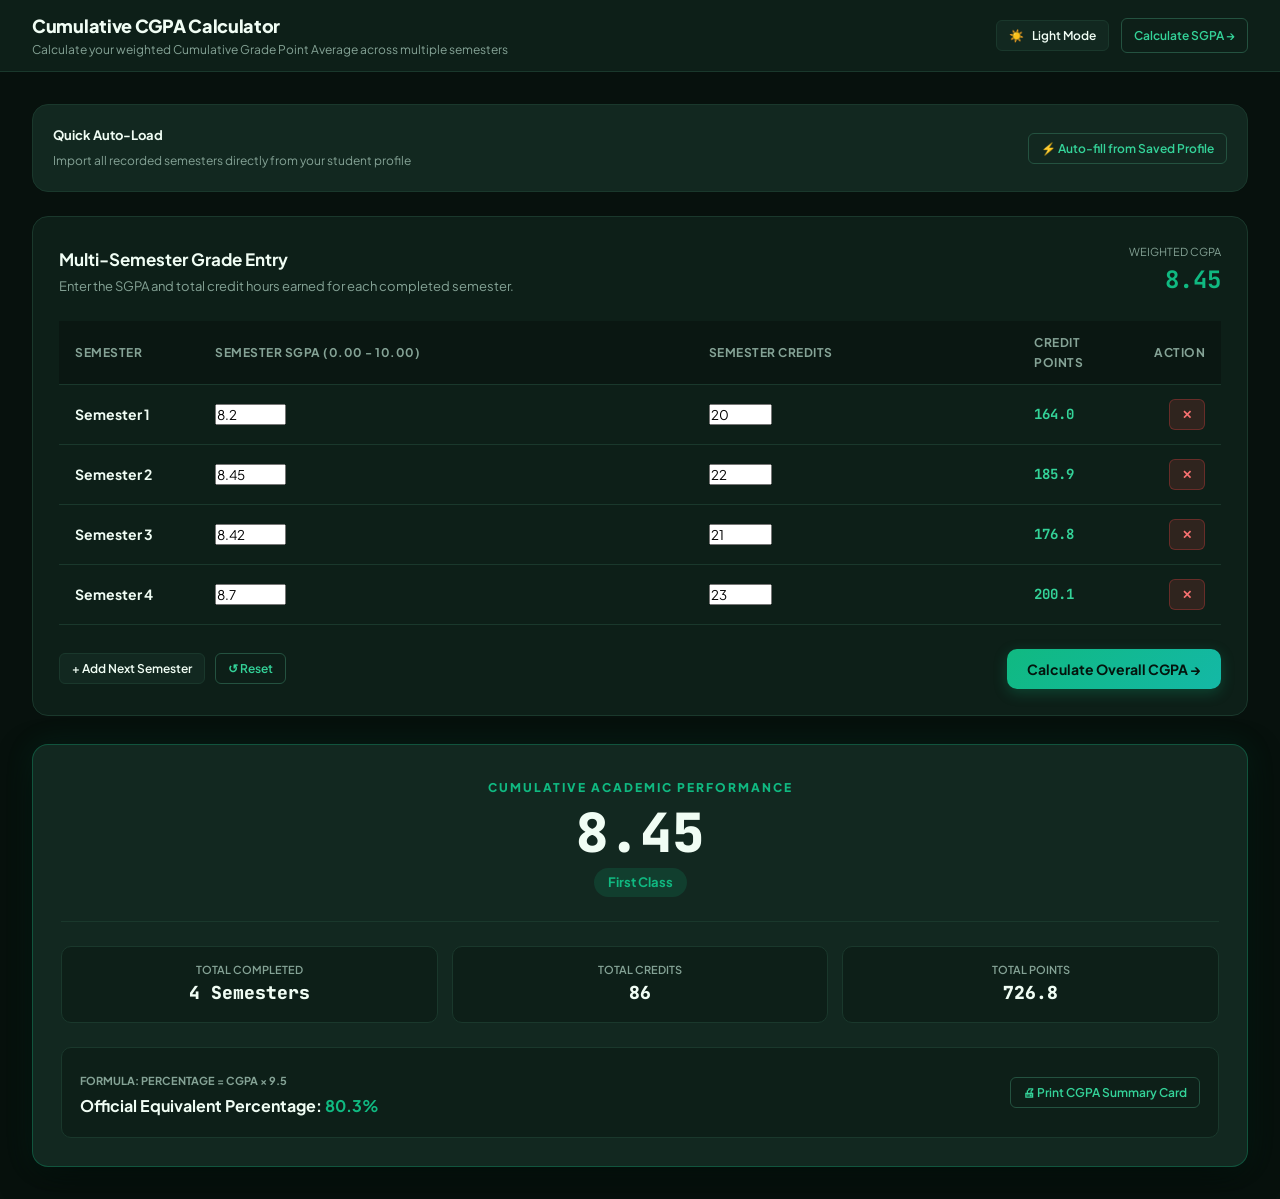
==== cgpa.html @ 3e582099 "Initial commit" ====
<!DOCTYPE html>
<html lang="en">
<head>
    <meta charset="UTF-8">
    <meta name="viewport" content="width=device-width, initial-scale=1.0">
    <title>CGPA Calculator — PolyCGPA Student Portal</title>
    <link rel="stylesheet" href="css/style.css">
    <link rel="stylesheet" href="css/dashboard.css">
</head>
<body>

    <div class="portal-layout">
        <!-- Sidebar Backdrop -->
        <div class="sidebar-backdrop" id="sidebarBackdrop"></div>
        <!-- Main Viewport -->
        <div class="portal-main">
            <!-- Topbar -->
            <header class="portal-topbar">
                <div class="topbar-left">
                    <button class="mobile-toggle-btn" id="sidebarToggleBtn" aria-label="Toggle menu">
                        ☰
                    </button>
                    <div class="topbar-title">
                        <h2>Cumulative CGPA Calculator</h2>
                        <p>Calculate your weighted Cumulative Grade Point Average across multiple semesters</p>
                    </div>
                </div>

                <div class="topbar-actions">
                    <button class="btn btn-secondary btn-sm theme-toggle-btn">
                        <span>☀️</span> Theme
                    </button>
                    <a href="sgpa.html" class="btn btn-outline btn-sm">
                        Calculate SGPA →
                    </a>
                </div>
            </header>

            <!-- Printable Header -->
            <div class="print-header">
                <h2>CUMULATIVE GRADE POINT AVERAGE (CGPA) REPORT</h2>
                <p>Polytechnic Diploma Official Academic Summary</p>
            </div>

            <!-- Main Content -->
            <main class="portal-content">

                <!-- Actions Top Pill -->
                <div class="selection-bar no-print" style="grid-template-columns: 1fr auto; align-items: center;">
                    <div>
                        <span style="font-size: 13px; font-weight: 700; color: var(--text-main); display: block;">Quick Auto-Load</span>
                        <span style="font-size: 12px; color: var(--text-muted);">Import all recorded semesters directly from your student profile</span>
                    </div>
                    <button type="button" class="btn btn-outline btn-sm" id="autoFillHistoryBtn">
                        ⚡ Auto-fill from Saved Profile
                    </button>
                </div>

                <!-- CGPA Form Card -->
                <form id="cgpaForm">
                    <div class="content-card">
                        <div class="card-header-flex">
                            <div>
                                <h3 class="card-title">Multi-Semester Grade Entry</h3>
                                <p class="card-subtitle">Enter the SGPA and total credit hours earned for each completed semester.</p>
                            </div>

                            <div style="text-align: right;">
                                <span style="font-size: 11px; color: var(--text-muted); display: block;">WEIGHTED CGPA</span>
                                <strong style="font-size: 24px; font-family: var(--font-mono); color: var(--accent-emerald);" id="cgpaLiveScore">8.44</strong>
                            </div>
                        </div>

                        <!-- Semesters Table -->
                        <div class="table-responsive calc-table-wrap">
                            <table class="data-table">
                                <thead>
                                    <tr>
                                        <th style="width: 140px;">Semester</th>
                                        <th>Semester SGPA (0.00 - 10.00)</th>
                                        <th>Semester Credits</th>
                                        <th style="width: 120px;">Credit Points</th>
                                        <th style="width: 60px; text-align: right;">Action</th>
                                    </tr>
                                </thead>
                                <tbody id="cgpaTbody">
                                    <!-- Populated dynamically by js/cgpa.js -->
                                </tbody>
                            </table>
                        </div>

                        <!-- Actions Bar -->
                        <div class="calc-actions-bar no-print">
                            <div style="display: flex; gap: 10px;">
                                <button type="button" class="btn btn-secondary btn-sm" id="addSemesterRowBtn">
                                    + Add Next Semester
                                </button>
                                <button type="button" class="btn btn-outline btn-sm" id="resetCgpaBtn">
                                    ↺ Reset
                                </button>
                            </div>

                            <button type="submit" class="btn btn-primary">
                                Calculate Overall CGPA →
                            </button>
                        </div>
                    </div>
                </form>

                <!-- CGPA RESULT CARD -->
                <div class="result-card-container" id="cgpaResultCard" style="margin-top: 28px;">
                    <div class="result-hero">
                        <small>CUMULATIVE ACADEMIC PERFORMANCE</small>
                        <div class="result-score" id="cgpaResultValue">8.44</div>
                        <div class="result-class" id="cgpaClassDivision">First Class with Distinction</div>
                    </div>

                    <div class="result-grid-summary">
                        <div class="result-stat-box">
                            <span>Total Completed</span>
                            <strong id="cgpaCompletedSems">4 Semesters</strong>
                        </div>
                        <div class="result-stat-box">
                            <span>Total Credits</span>
                            <strong id="cgpaTotalCredits">86</strong>
                        </div>
                        <div class="result-stat-box">
                            <span>Total Points</span>
                            <strong id="cgpaTotalPoints">725.8</strong>
                        </div>
                    </div>

                    <div style="background: var(--bg-surface); padding: 18px; border-radius: var(--radius-md); border: 1px solid var(--border-color); display: flex; justify-content: space-between; align-items: center; flex-wrap: wrap; gap: 12px;">
                        <div>
                            <span style="font-size: 11px; color: var(--text-muted); text-transform: uppercase; font-weight: 700;">Formula: Percentage = CGPA × 9.5</span>
                            <h4 style="font-size: 16px; margin-top: 2px;">Official Equivalent Percentage: <span style="color: var(--accent-emerald);" id="cgpaPercentage">80.2%</span></h4>
                        </div>
                        <button type="button" class="btn btn-outline btn-sm no-print" id="printCgpaBtn">
                            🖨 Print CGPA Summary Card
                        </button>
                    </div>
                </div>

            </main>
        </div>
    </div>

    <!-- Scripts -->
    <script src="data/departments.js"></script>
    <script src="data/grading.js"></script>
    <script src="data/subjects.js"></script>
    <script src="js/data.js"></script>
    <script src="js/calculator.js"></script>
    <script src="js/auth.js"></script>
    <script src="js/app.js"></script>
    <script src="js/cgpa.js"></script>
</body>
</html>
---- css/style.css ----
@import url('https://fonts.googleapis.com/css2?family=Plus+Jakarta+Sans:wght@400;500;600;700;800&family=JetBrains+Mono:wght@500;700&display=swap');

/* =============================================================
   DESIGN TOKENS & COLOR THEME
   Strict Emerald Polytechnic Palette:
   #07110D (Dark Canvas)
   #0D1F18 (Dark Surface & Sidebar)
   #10B981 (Primary Emerald Accent)
   #14B8A6 (Secondary Teal Accent)
   #F0FDF4 (Light Mint Text & Highlights)
============================================================= */

:root {
    --bg-dark: #07110D;
    --bg-surface: #0D1F18;
    --bg-card: #122820;
    --bg-card-hover: #163329;
    --bg-input: #0a1712;
    
    --accent-emerald: #10B981;
    --accent-emerald-light: #34D399;
    --accent-emerald-glow: rgba(16, 185, 129, 0.25);
    --accent-teal: #14B8A6;
    --accent-teal-glow: rgba(20, 184, 166, 0.2);
    
    --text-main: #F0FDF4;
    --text-muted: #85A396;
    --text-dim: #4D6B5E;
    
    --border-color: #1A382C;
    --border-highlight: #245240;
    
    --success: #10B981;
    --warning: #F59E0B;
    --danger: #EF4444;
    --info: #14B8A6;

    --font-main: 'Plus Jakarta Sans', -apple-system, BlinkMacSystemFont, sans-serif;
    --font-mono: 'JetBrains Mono', monospace;
    --radius-sm: 6px;
    --radius-md: 10px;
    --radius-lg: 16px;
    --radius-full: 9999px;
    --shadow-card: 0 12px 36px -4px rgba(0, 0, 0, 0.6);
    --shadow-glow: 0 0 25px rgba(16, 185, 129, 0.15);
}

[data-theme="light"] {
    --bg-dark: #F4FBF7;
    --bg-surface: #FFFFFF;
    --bg-card: #EAF7EE;
    --bg-card-hover: #DCF2E4;
    --bg-input: #FFFFFF;
    
    --accent-emerald: #059669;
    --accent-emerald-light: #10B981;
    --accent-emerald-glow: rgba(5, 150, 105, 0.15);
    --accent-teal: #0D9488;
    
    --text-main: #062C1B;
    --text-muted: #2E5C49;
    --text-dim: #608F7A;
    
    --border-color: #CFE9D8;
    --border-highlight: #A3D8B6;
    --shadow-card: 0 10px 25px rgba(6, 44, 27, 0.08);
}

/* =============================================================
   RESET & BASE
============================================================= */

* {
    margin: 0;
    padding: 0;
    box-sizing: border-box;
}

html {
    scroll-behavior: smooth;
}

body {
    font-family: var(--font-main);
    background-color: var(--bg-dark);
    color: var(--text-main);
    line-height: 1.6;
    min-height: 100vh;
    overflow-x: hidden;
    -webkit-font-smoothing: antialiased;
}

a {
    color: inherit;
    text-decoration: none;
}

button, input, select, textarea {
    font-family: inherit;
}

/* =============================================================
   SHARED BUTTONS & BADGES
============================================================= */

.btn {
    display: inline-flex;
    align-items: center;
    justify-content: center;
    gap: 8px;
    font-weight: 600;
    font-size: 14px;
    padding: 11px 20px;
    border-radius: var(--radius-md);
    cursor: pointer;
    border: none;
    transition: all 0.2s cubic-bezier(0.16, 1, 0.3, 1);
}

.btn-primary {
    background: linear-gradient(135deg, var(--accent-emerald), var(--accent-teal));
    color: #04140D;
    font-weight: 700;
    box-shadow: 0 4px 14px var(--accent-emerald-glow);
}

.btn-primary:hover {
    transform: translateY(-2px);
    box-shadow: 0 6px 20px var(--accent-emerald-glow);
    filter: brightness(1.08);
}

.btn-secondary {
    background: var(--bg-card);
    color: var(--text-main);
    border: 1px solid var(--border-color);
}

.btn-secondary:hover {
    background: var(--bg-card-hover);
    border-color: var(--border-highlight);
    color: var(--text-main);
}

.btn-outline {
    background: transparent;
    color: var(--accent-emerald-light);
    border: 1px solid var(--border-highlight);
}

.btn-outline:hover {
    background: rgba(16, 185, 129, 0.1);
    border-color: var(--accent-emerald);
}

.btn-danger {
    background: rgba(239, 68, 68, 0.15);
    color: #F87171;
    border: 1px solid rgba(239, 68, 68, 0.3);
}

.btn-danger:hover {
    background: rgba(239, 68, 68, 0.25);
    border-color: #EF4444;
}

.btn-sm {
    padding: 7px 12px;
    font-size: 12px;
    border-radius: var(--radius-sm);
}

.badge {
    display: inline-flex;
    align-items: center;
    gap: 6px;
    padding: 6px 12px;
    border-radius: var(--radius-full);
    font-size: 12px;
    font-weight: 600;
    background: rgba(16, 185, 129, 0.12);
    border: 1px solid rgba(16, 185, 129, 0.25);
    color: var(--accent-emerald-light);
}

.badge .dot {
    width: 6px;
    height: 6px;
    border-radius: 50%;
    background: var(--accent-emerald);
    box-shadow: 0 0 8px var(--accent-emerald);
}

/* =============================================================
   LANDING NAVBAR
============================================================= */

.navbar {
    width: 100%;
    max-width: 1280px;
    margin: 0 auto;
    height: 80px;
    display: flex;
    align-items: center;
    justify-content: space-between;
    padding: 0 28px;
    position: relative;
    z-index: 50;
}

.logo {
    display: flex;
    align-items: center;
    gap: 12px;
    font-size: 21px;
    font-weight: 800;
    letter-spacing: -0.5px;
    color: var(--text-main);
}

.logo-icon {
    width: 38px;
    height: 38px;
    display: flex;
    align-items: center;
    justify-content: center;
    border-radius: 10px;
    background: linear-gradient(135deg, var(--accent-emerald), var(--accent-teal));
    color: #04140D;
    font-size: 20px;
    font-weight: 900;
    box-shadow: 0 4px 12px var(--accent-emerald-glow);
}

.logo span span {
    color: var(--accent-emerald);
}

.navbar nav {
    display: flex;
    align-items: center;
    gap: 32px;
}

.navbar nav a {
    color: var(--text-muted);
    font-size: 14px;
    font-weight: 500;
    transition: color 0.2s;
}

.navbar nav a:hover {
    color: var(--text-main);
}

.nav-actions {
    display: flex;
    align-items: center;
    gap: 14px;
}

/* =============================================================
   HERO SECTION
============================================================= */

.hero {
    max-width: 1280px;
    min-height: calc(100vh - 80px);
    margin: 0 auto;
    padding: 40px 28px 80px;
    display: grid;
    grid-template-columns: 1.1fr 0.9fr;
    align-items: center;
    gap: 60px;
}

.hero-content {
    max-width: 600px;
}

.hero h1 {
    margin-top: 24px;
    font-size: clamp(40px, 4.8vw, 62px);
    font-weight: 800;
    line-height: 1.1;
    letter-spacing: -2px;
    color: var(--text-main);
}

.hero h1 span {
    background: linear-gradient(135deg, var(--accent-emerald), var(--accent-teal));
    -webkit-background-clip: text;
    -webkit-text-fill-color: transparent;
}

.hero-content > p {
    margin-top: 20px;
    color: var(--text-muted);
    font-size: 17px;
    line-height: 1.65;
}

.hero-buttons {
    margin-top: 36px;
    display: flex;
    align-items: center;
    gap: 16px;
    flex-wrap: wrap;
}

.trust {
    display: flex;
    align-items: center;
    margin-top: 40px;
    gap: 14px;
}

.trust p {
    color: var(--text-dim);
    font-size: 13px;
    font-weight: 500;
}

.avatars {
    display: flex;
}

.avatars span {
    width: 32px;
    height: 32px;
    margin-left: -8px;
    display: flex;
    align-items: center;
    justify-content: center;
    border: 2px solid var(--bg-dark);
    border-radius: 50%;
    background: var(--bg-card);
    color: var(--accent-emerald-light);
    font-size: 11px;
    font-weight: 700;
}

.avatars span:first-child {
    margin-left: 0;
}

/* =============================================================
   CALCULATOR PREVIEW WIDGET
============================================================= */

.calculator-preview {
    width: 100%;
    border: 1px solid var(--border-color);
    border-radius: var(--radius-lg);
    overflow: hidden;
    background: var(--bg-surface);
    box-shadow: var(--shadow-card), var(--shadow-glow);
    position: relative;
}

.window-top {
    height: 48px;
    display: flex;
    align-items: center;
    justify-content: space-between;
    padding: 0 18px;
    border-bottom: 1px solid var(--border-color);
    background: rgba(7, 17, 13, 0.4);
    color: var(--text-muted);
    font-size: 12px;
    font-weight: 600;
}

.window-dots {
    display: flex;
    gap: 6px;
}

.window-dots span {
    width: 8px;
    height: 8px;
    border-radius: 50%;
    background: var(--border-highlight);
}

.preview-content {
    padding: 24px;
}

.preview-header {
    display: flex;
    justify-content: space-between;
    align-items: flex-start;
    margin-bottom: 20px;
}

.preview-header small {
    color: var(--accent-emerald-light);
    font-size: 10px;
    font-weight: 700;
    letter-spacing: 1.5px;
}

.preview-header h3 {
    margin-top: 4px;
    font-size: 18px;
    font-weight: 700;
}

.sgpa {
    text-align: right;
}

.sgpa small {
    color: var(--text-muted);
    font-size: 10px;
    font-weight: 600;
}

.sgpa strong {
    display: block;
    color: var(--accent-emerald);
    font-family: var(--font-mono);
    font-size: 28px;
    font-weight: 800;
    line-height: 1;
}

.preview-subject {
    display: flex;
    justify-content: space-between;
    align-items: center;
    padding: 12px 0;
    border-bottom: 1px solid var(--border-color);
}

.preview-subject:last-of-type {
    border-bottom: none;
}

.preview-subject strong {
    display: block;
    font-size: 13px;
    font-weight: 600;
}

.preview-subject small {
    color: var(--text-muted);
    font-size: 11px;
}

.preview-grade {
    width: 34px;
    height: 34px;
    display: flex;
    align-items: center;
    justify-content: center;
    border-radius: 8px;
    background: var(--bg-card);
    border: 1px solid var(--border-highlight);
    color: var(--accent-emerald);
    font-family: var(--font-mono);
    font-size: 12px;
    font-weight: 700;
}

.progress-area {
    margin-top: 22px;
    padding-top: 18px;
    border-top: 1px solid var(--border-color);
}

.progress-info {
    display: flex;
    justify-content: space-between;
    color: var(--text-muted);
    font-size: 12px;
}

.progress-info strong {
    color: var(--text-main);
    font-family: var(--font-mono);
}

.progress-bar-wrap {
    height: 6px;
    margin-top: 8px;
    overflow: hidden;
    border-radius: var(--radius-full);
    background: var(--bg-card);
}

.progress-bar-fill {
    height: 100%;
    border-radius: var(--radius-full);
    background: linear-gradient(90deg, var(--accent-emerald), var(--accent-teal));
    transition: width 0.6s ease;
}

/* =============================================================
   SECTIONS: FEATURES & HOW IT WORKS
============================================================= */

.features, .how-it-works {
    max-width: 1280px;
    margin: 0 auto;
    padding: 90px 28px;
}

.section-heading {
    max-width: 650px;
    margin-bottom: 50px;
}

.section-heading > span {
    color: var(--accent-emerald);
    font-size: 11px;
    font-weight: 800;
    letter-spacing: 2px;
}

.section-heading h2 {
    margin-top: 10px;
    font-size: clamp(28px, 3.5vw, 40px);
    font-weight: 800;
    letter-spacing: -1px;
    line-height: 1.2;
}

.feature-grid {
    display: grid;
    grid-template-columns: repeat(3, 1fr);
    gap: 24px;
}

.feature-card {
    padding: 32px;
    border: 1px solid var(--border-color);
    border-radius: var(--radius-lg);
    background: var(--bg-surface);
    transition: all 0.25s ease;
}

.feature-card:hover {
    transform: translateY(-4px);
    border-color: var(--border-highlight);
    box-shadow: var(--shadow-glow);
}

.feature-icon {
    width: 46px;
    height: 46px;
    display: flex;
    align-items: center;
    justify-content: center;
    margin-bottom: 22px;
    border-radius: 12px;
    background: rgba(16, 185, 129, 0.12);
    border: 1px solid rgba(16, 185, 129, 0.25);
    color: var(--accent-emerald);
    font-size: 22px;
}

.feature-card h3 {
    font-size: 18px;
    font-weight: 700;
    margin-bottom: 10px;
}

.feature-card p {
    color: var(--text-muted);
    font-size: 14px;
    line-height: 1.6;
}

.steps {
    display: grid;
    grid-template-columns: repeat(3, 1fr);
    gap: 28px;
}

.step {
    padding: 32px;
    border-radius: var(--radius-lg);
    background: var(--bg-surface);
    border: 1px solid var(--border-color);
    position: relative;
}

.step-number {
    font-family: var(--font-mono);
    font-size: 14px;
    font-weight: 800;
    color: var(--accent-emerald);
    margin-bottom: 16px;
    display: inline-block;
    padding: 4px 10px;
    background: rgba(16, 185, 129, 0.1);
    border-radius: var(--radius-sm);
}

.step h3 {
    font-size: 20px;
    font-weight: 700;
    margin-bottom: 8px;
}

.step p {
    color: var(--text-muted);
    font-size: 14px;
}

/* =============================================================
   FOOTER
============================================================= */

footer {
    max-width: 1280px;
    margin: 0 auto;
    padding: 40px 28px;
    display: flex;
    align-items: center;
    justify-content: space-between;
    border-top: 1px solid var(--border-color);
}

footer p {
    color: var(--text-dim);
    font-size: 13px;
}

/* =============================================================
   TOAST NOTIFICATIONS
============================================================= */

.toast-container {
    position: fixed;
    bottom: 24px;
    right: 24px;
    z-index: 9999;
    display: flex;
    flex-direction: column;
    gap: 10px;
    pointer-events: none;
}

.toast {
    display: flex;
    align-items: center;
    gap: 12px;
    padding: 12px 18px;
    border-radius: var(--radius-md);
    background: var(--bg-card);
    border: 1px solid var(--border-highlight);
    color: var(--text-main);
    box-shadow: var(--shadow-card);
    font-size: 13px;
    font-weight: 600;
    transform: translateY(20px);
    opacity: 0;
    transition: all 0.25s ease;
    pointer-events: auto;
}

.toast.show {
    transform: translateY(0);
    opacity: 1;
}

.toast-success .toast-icon { color: var(--accent-emerald); }
.toast-error .toast-icon { color: var(--danger); }
.toast-warning .toast-icon { color: var(--warning); }
.toast-info .toast-icon { color: var(--info); }

/* =============================================================
   RESPONSIVE (Landing)
============================================================= */

@media (max-width: 960px) {
    .hero {
        grid-template-columns: 1fr;
        padding-top: 30px;
        gap: 40px;
    }
    
    .feature-grid, .steps {
        grid-template-columns: 1fr;
    }
    
    .navbar nav {
        display: none;
    }
}

@media (max-width: 600px) {
    .navbar {
        padding: 0 18px;
    }
    .hero {
        padding: 20px 18px 60px;
    }
    footer {
        flex-direction: column;
        gap: 16px;
        text-align: center;
    }
}
---- css/dashboard.css ----
/* =============================================================
   STUDENT PORTAL & DASHBOARD STYLING
============================================================= */

.portal-layout {
    display: flex;
    min-height: 100vh;
    background-color: var(--bg-dark);
}

/* =============================================================
   SIDEBAR NAVIGATION
============================================================= */

.portal-sidebar {
    width: 260px;
    background-color: var(--bg-surface);
    border-right: 1px solid var(--border-color);
    display: flex;
    flex-direction: column;
    justify-content: space-between;
    position: sticky;
    top: 0;
    height: 100vh;
    z-index: 100;
    transition: transform 0.3s cubic-bezier(0.16, 1, 0.3, 1);
}

.sidebar-header {
    padding: 24px 20px;
    border-bottom: 1px solid var(--border-color);
}

.sidebar-menu {
    padding: 20px 14px;
    flex: 1;
    overflow-y: auto;
    display: flex;
    flex-direction: column;
    gap: 6px;
}

.sidebar-menu-title {
    font-size: 11px;
    font-weight: 800;
    letter-spacing: 1.5px;
    color: var(--text-dim);
    padding: 8px 12px 4px;
    text-transform: uppercase;
}

.sidebar-link {
    display: flex;
    align-items: center;
    gap: 12px;
    padding: 11px 14px;
    border-radius: var(--radius-md);
    color: var(--text-muted);
    font-size: 14px;
    font-weight: 600;
    transition: all 0.2s ease;
}

.sidebar-link .link-icon {
    font-size: 18px;
    display: flex;
    align-items: center;
    justify-content: center;
    width: 24px;
}

.sidebar-link:hover {
    background: var(--bg-card);
    color: var(--text-main);
}

.sidebar-link.active {
    background: linear-gradient(135deg, rgba(16, 185, 129, 0.15), rgba(20, 184, 166, 0.08));
    color: var(--accent-emerald);
    border: 1px solid rgba(16, 185, 129, 0.3);
}

.sidebar-footer {
    padding: 18px 14px;
    border-top: 1px solid var(--border-color);
    background: rgba(7, 17, 13, 0.5);
}

.student-badge-card {
    display: flex;
    align-items: center;
    gap: 12px;
    padding: 8px;
    border-radius: var(--radius-md);
    background: var(--bg-card);
    border: 1px solid var(--border-color);
    cursor: pointer;
}

.student-badge-card:hover {
    border-color: var(--border-highlight);
}

.user-avatar {
    width: 38px;
    height: 38px;
    border-radius: 50%;
    background: linear-gradient(135deg, var(--accent-emerald), var(--accent-teal));
    color: #04140D;
    display: flex;
    align-items: center;
    justify-content: center;
    font-weight: 800;
    font-size: 14px;
    flex-shrink: 0;
}

.student-badge-info {
    overflow: hidden;
}

.student-badge-info strong {
    display: block;
    font-size: 13px;
    font-weight: 700;
    white-space: nowrap;
    overflow: hidden;
    text-overflow: ellipsis;
}

.student-badge-info small {
    display: block;
    font-size: 11px;
    color: var(--text-muted);
    white-space: nowrap;
    overflow: hidden;
    text-overflow: ellipsis;
}

/* =============================================================
   MAIN VIEWPORT & TOPBAR
============================================================= */

.portal-main {
    flex: 1;
    display: flex;
    flex-direction: column;
    min-width: 0;
}

.portal-topbar {
    height: 72px;
    padding: 0 32px;
    background: var(--bg-surface);
    border-bottom: 1px solid var(--border-color);
    display: flex;
    align-items: center;
    justify-content: space-between;
    position: sticky;
    top: 0;
    z-index: 90;
}

.topbar-left {
    display: flex;
    align-items: center;
    gap: 16px;
}

.topbar-title h2 {
    font-size: 18px;
    font-weight: 800;
    letter-spacing: -0.3px;
}

.topbar-title p {
    font-size: 12px;
    color: var(--text-muted);
}

.mobile-toggle-btn {
    display: none;
    background: transparent;
    border: 1px solid var(--border-color);
    color: var(--text-main);
    width: 38px;
    height: 38px;
    border-radius: var(--radius-md);
    cursor: pointer;
    align-items: center;
    justify-content: center;
    font-size: 18px;
}

.topbar-actions {
    display: flex;
    align-items: center;
    gap: 12px;
}

.portal-content {
    padding: 32px;
    flex: 1;
    max-width: 1300px;
    width: 100%;
    margin: 0 auto;
}

/* =============================================================
   METRICS & STATS GRID
============================================================= */

.stats-grid {
    display: grid;
    grid-template-columns: repeat(4, 1fr);
    gap: 20px;
    margin-bottom: 28px;
}

.stat-card {
    background: var(--bg-surface);
    border: 1px solid var(--border-color);
    border-radius: var(--radius-lg);
    padding: 22px;
    display: flex;
    flex-direction: column;
    justify-content: space-between;
    transition: transform 0.2s ease, border-color 0.2s ease;
}

.stat-card:hover {
    transform: translateY(-2px);
    border-color: var(--border-highlight);
}

.stat-card-header {
    display: flex;
    align-items: center;
    justify-content: space-between;
    margin-bottom: 12px;
}

.stat-label {
    font-size: 12px;
    font-weight: 700;
    color: var(--text-muted);
    text-transform: uppercase;
    letter-spacing: 0.5px;
}

.stat-icon {
    width: 32px;
    height: 32px;
    border-radius: 8px;
    display: flex;
    align-items: center;
    justify-content: center;
    font-size: 16px;
    background: rgba(16, 185, 129, 0.1);
    color: var(--accent-emerald);
}

.stat-value {
    font-size: 32px;
    font-weight: 800;
    font-family: var(--font-mono);
    color: var(--text-main);
    line-height: 1.1;
}

.stat-value.highlight {
    color: var(--accent-emerald);
}

.stat-foot {
    margin-top: 10px;
    font-size: 12px;
    color: var(--text-muted);
    display: flex;
    align-items: center;
    gap: 6px;
}

.stat-foot .trend-up {
    color: var(--accent-emerald-light);
    font-weight: 700;
}

/* =============================================================
   ACADEMIC PROGRESS BAR CARD
============================================================= */

.progress-banner-card {
    background: linear-gradient(135deg, rgba(16, 185, 129, 0.08), rgba(20, 184, 166, 0.04)), var(--bg-surface);
    border: 1px solid rgba(16, 185, 129, 0.25);
    border-radius: var(--radius-lg);
    padding: 24px;
    margin-bottom: 28px;
}

.progress-banner-header {
    display: flex;
    justify-content: space-between;
    align-items: center;
    margin-bottom: 14px;
}

.progress-banner-header h3 {
    font-size: 16px;
    font-weight: 700;
}

.progress-banner-bar {
    height: 10px;
    background: var(--bg-card);
    border-radius: var(--radius-full);
    overflow: hidden;
    position: relative;
}

.progress-banner-fill {
    height: 100%;
    background: linear-gradient(90deg, var(--accent-emerald), var(--accent-teal));
    border-radius: var(--radius-full);
    transition: width 0.8s cubic-bezier(0.16, 1, 0.3, 1);
}

.progress-semesters-labels {
    display: flex;
    justify-content: space-between;
    margin-top: 10px;
    font-size: 11px;
    font-weight: 600;
    color: var(--text-muted);
}

.progress-semesters-labels span.completed {
    color: var(--accent-emerald);
}

/* =============================================================
   PORTAL CARDS & TABLES
============================================================= */

.content-card {
    background: var(--bg-surface);
    border: 1px solid var(--border-color);
    border-radius: var(--radius-lg);
    padding: 26px;
    margin-bottom: 28px;
}

.card-header-flex {
    display: flex;
    align-items: center;
    justify-content: space-between;
    margin-bottom: 22px;
    flex-wrap: wrap;
    gap: 12px;
}

.card-title {
    font-size: 17px;
    font-weight: 700;
}

.card-subtitle {
    font-size: 13px;
    color: var(--text-muted);
    margin-top: 2px;
}

/* Data Table */
.table-responsive {
    overflow-x: auto;
    width: 100%;
}

.data-table {
    width: 100%;
    border-collapse: collapse;
    text-align: left;
    font-size: 14px;
}

.data-table th {
    padding: 12px 16px;
    background: var(--bg-input);
    color: var(--text-muted);
    font-weight: 700;
    font-size: 12px;
    text-transform: uppercase;
    letter-spacing: 0.5px;
    border-bottom: 1px solid var(--border-color);
}

.data-table td {
    padding: 14px 16px;
    border-bottom: 1px solid var(--border-color);
    color: var(--text-main);
}

.data-table tr:hover td {
    background: rgba(16, 185, 129, 0.03);
}

.badge-grade {
    display: inline-block;
    padding: 4px 10px;
    border-radius: var(--radius-sm);
    font-family: var(--font-mono);
    font-size: 12px;
    font-weight: 700;
    text-align: center;
}

/* Grade Colors */
.grade-O, .grade-A_PLUS { background: rgba(16, 185, 129, 0.15); color: #10B981; border: 1px solid rgba(16, 185, 129, 0.3); }
.grade-A { background: rgba(20, 184, 166, 0.15); color: #14B8A6; border: 1px solid rgba(20, 184, 166, 0.3); }
.grade-B_PLUS { background: rgba(6, 182, 212, 0.15); color: #06B6D4; border: 1px solid rgba(6, 182, 212, 0.3); }
.grade-B { background: rgba(59, 130, 246, 0.15); color: #60A5FA; border: 1px solid rgba(59, 130, 246, 0.3); }
.grade-C { background: rgba(245, 158, 11, 0.15); color: #F59E0B; border: 1px solid rgba(245, 158, 11, 0.3); }
.grade-P, .grade-D { background: rgba(234, 179, 8, 0.15); color: #FACC15; border: 1px solid rgba(234, 179, 8, 0.3); }
.grade-F { background: rgba(239, 68, 68, 0.15); color: #EF4444; border: 1px solid rgba(239, 68, 68, 0.3); }

/* =============================================================
   SELECTION BAR (Department & Semester)
============================================================= */

.selection-bar {
    display: grid;
    grid-template-columns: 1fr 1fr;
    gap: 18px;
    padding: 20px;
    background: var(--bg-card);
    border-radius: var(--radius-lg);
    border: 1px solid var(--border-color);
    margin-bottom: 24px;
}

.selection-bar label {
    display: block;
    font-size: 12px;
    font-weight: 700;
    color: var(--text-muted);
    text-transform: uppercase;
    letter-spacing: 0.5px;
    margin-bottom: 8px;
}

/* Calculator Table Inputs */
.calc-table-wrap {
    margin-top: 14px;
}

.table-subject-input {
    width: 100%;
    padding: 8px 12px;
    background: var(--bg-input);
    border: 1px solid var(--border-color);
    border-radius: var(--radius-sm);
    color: var(--text-main);
    font-size: 13px;
}

.table-subject-input:focus {
    outline: none;
    border-color: var(--accent-emerald);
}

.calc-actions-bar {
    display: flex;
    justify-content: space-between;
    align-items: center;
    margin-top: 24px;
    flex-wrap: wrap;
    gap: 14px;
}

/* =============================================================
   RESULT SUMMARY CARD (Modal & Embedded)
============================================================= */

.result-card-container {
    background: var(--bg-card);
    border: 1px solid rgba(16, 185, 129, 0.3);
    border-radius: var(--radius-lg);
    padding: 28px;
    box-shadow: var(--shadow-card), 0 0 30px rgba(16, 185, 129, 0.1);
}

.result-hero {
    text-align: center;
    padding-bottom: 24px;
    border-bottom: 1px solid var(--border-color);
    margin-bottom: 24px;
}

.result-hero small {
    font-size: 12px;
    font-weight: 800;
    letter-spacing: 2px;
    color: var(--accent-emerald);
    text-transform: uppercase;
}

.result-hero .result-score {
    font-size: 54px;
    font-weight: 900;
    font-family: var(--font-mono);
    color: var(--text-main);
    margin: 8px 0;
    line-height: 1;
}

.result-hero .result-class {
    display: inline-block;
    padding: 4px 14px;
    background: rgba(16, 185, 129, 0.15);
    color: var(--accent-emerald);
    border-radius: var(--radius-full);
    font-size: 13px;
    font-weight: 700;
}

.result-grid-summary {
    display: grid;
    grid-template-columns: repeat(3, 1fr);
    gap: 14px;
    margin-bottom: 24px;
    text-align: center;
}

.result-stat-box {
    background: var(--bg-surface);
    padding: 14px;
    border-radius: var(--radius-md);
    border: 1px solid var(--border-color);
}

.result-stat-box span {
    display: block;
    font-size: 11px;
    color: var(--text-muted);
    font-weight: 600;
    text-transform: uppercase;
}

.result-stat-box strong {
    font-size: 18px;
    font-weight: 800;
    font-family: var(--font-mono);
}

.grade-dist-bar {
    margin-bottom: 24px;
}

.grade-dist-bar h4 {
    font-size: 13px;
    font-weight: 700;
    margin-bottom: 12px;
    color: var(--text-muted);
}

.dist-row {
    display: flex;
    align-items: center;
    gap: 12px;
    margin-bottom: 8px;
    font-size: 12px;
}

.dist-label {
    width: 32px;
    font-weight: 700;
    font-family: var(--font-mono);
}

.dist-track {
    flex: 1;
    height: 8px;
    background: var(--bg-surface);
    border-radius: var(--radius-full);
    overflow: hidden;
}

.dist-fill {
    height: 100%;
    background: var(--accent-emerald);
    border-radius: var(--radius-full);
}

.dist-count {
    width: 24px;
    text-align: right;
    color: var(--text-muted);
    font-weight: 700;
}

/* =============================================================
   ANALYTICS & CHARTS
============================================================= */

.analytics-charts-grid {
    display: grid;
    grid-template-columns: 1.2fr 0.8fr;
    gap: 24px;
    margin-bottom: 28px;
}

.chart-wrapper {
    position: relative;
    width: 100%;
    min-height: 280px;
    display: flex;
    align-items: center;
    justify-content: center;
}

canvas.analytics-canvas {
    width: 100% !important;
    height: 280px !important;
}

/* =============================================================
   MODAL COMPONENT
============================================================= */

.modal {
    position: fixed;
    top: 0;
    left: 0;
    width: 100vw;
    height: 100vh;
    background: rgba(4, 12, 9, 0.75);
    backdrop-filter: blur(6px);
    z-index: 1000;
    display: none;
    align-items: center;
    justify-content: center;
    padding: 20px;
}

.modal.active {
    display: flex;
}

.modal-dialog {
    background: var(--bg-surface);
    border: 1px solid var(--border-highlight);
    border-radius: var(--radius-lg);
    box-shadow: var(--shadow-card), var(--shadow-glow);
    max-width: 580px;
    width: 100%;
    max-height: 90vh;
    overflow-y: auto;
    position: relative;
    animation: modalPop 0.25s cubic-bezier(0.16, 1, 0.3, 1);
}

@keyframes modalPop {
    from { transform: scale(0.94); opacity: 0; }
    to { transform: scale(1); opacity: 1; }
}

.modal-header {
    padding: 20px 24px;
    border-bottom: 1px solid var(--border-color);
    display: flex;
    align-items: center;
    justify-content: space-between;
}

.modal-header h3 {
    font-size: 17px;
    font-weight: 700;
}

.modal-close-btn {
    background: transparent;
    border: none;
    color: var(--text-muted);
    font-size: 20px;
    cursor: pointer;
}

.modal-close-btn:hover {
    color: var(--text-main);
}

.modal-body {
    padding: 24px;
}

.modal-footer {
    padding: 16px 24px;
    border-top: 1px solid var(--border-color);
    display: flex;
    justify-content: flex-end;
    gap: 12px;
    background: rgba(7, 17, 13, 0.4);
}

/* Sidebar Backdrop */
.sidebar-backdrop {
    display: none;
    position: fixed;
    top: 0;
    left: 0;
    width: 100vw;
    height: 100vh;
    background: rgba(0, 0, 0, 0.6);
    z-index: 95;
}

.sidebar-backdrop.show {
    display: block;
}

/* =============================================================
   PRINT STYLES (@media print)
============================================================= */

@media print {
    body {
        background: #FFFFFF !important;
        color: #000000 !important;
    }
    .portal-sidebar, .portal-topbar, .btn, .calc-actions-bar, .no-print, .selection-bar {
        display: none !important;
    }
    .portal-main, .portal-content {
        padding: 0 !important;
        margin: 0 !important;
        max-width: 100% !important;
    }
    .content-card, .result-card-container {
        border: 1px solid #CCCCCC !important;
        background: #FFFFFF !important;
        box-shadow: none !important;
        color: #000000 !important;
    }
    .data-table th, .data-table td {
        color: #000000 !important;
        border-bottom: 1px solid #DDDDDD !important;
        background: #FFFFFF !important;
    }
    .result-hero .result-score {
        color: #059669 !important;
    }
    .print-header {
        display: block !important;
        text-align: center;
        margin-bottom: 20px;
        padding-bottom: 10px;
        border-bottom: 2px solid #333333;
    }
}

.print-header {
    display: none;
}

/* =============================================================
   RESPONSIVE (Portal)
============================================================= */

@media (max-width: 1024px) {
    .stats-grid {
        grid-template-columns: repeat(2, 1fr);
    }
    .analytics-charts-grid {
        grid-template-columns: 1fr;
    }
}

@media (max-width: 768px) {
    .portal-sidebar {
        position: fixed;
        left: 0;
        top: 0;
        transform: translateX(-100%);
    }
    .portal-sidebar.open {
        transform: translateX(0);
    }
    .mobile-toggle-btn {
        display: flex;
    }
    .portal-topbar {
        padding: 0 18px;
    }
    .portal-content {
        padding: 20px 16px;
    }
    .stats-grid {
        grid-template-columns: 1fr;
    }
    .selection-bar {
        grid-template-columns: 1fr;
    }
}
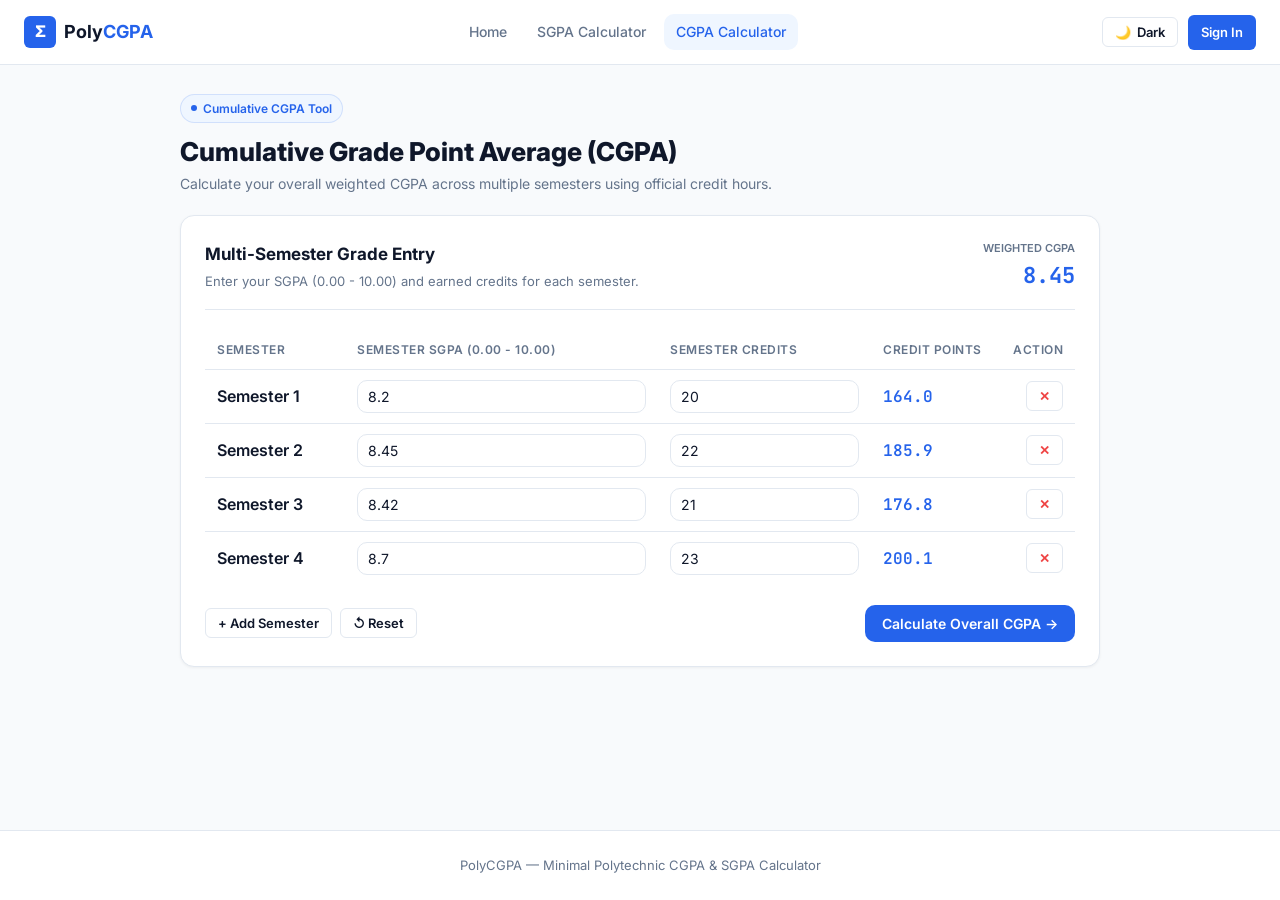
==== commit 9daaeae0: "Update and Clean up project structuer" ====
--- a/cgpa.html
+++ b/cgpa.html
@@ -3,156 +3,278 @@
 <head>
     <meta charset="UTF-8">
     <meta name="viewport" content="width=device-width, initial-scale=1.0">
-    <title>CGPA Calculator — PolyCGPA Student Portal</title>
+    <title>Cumulative CGPA Calculator — PolyCGPA</title>
     <link rel="stylesheet" href="css/style.css">
-    <link rel="stylesheet" href="css/dashboard.css">
 </head>
 <body>
 
-    <div class="portal-layout">
-        <!-- Sidebar Backdrop -->
-        <div class="sidebar-backdrop" id="sidebarBackdrop"></div>
-        <!-- Main Viewport -->
-        <div class="portal-main">
-            <!-- Topbar -->
-            <header class="portal-topbar">
-                <div class="topbar-left">
-                    <button class="mobile-toggle-btn" id="sidebarToggleBtn" aria-label="Toggle menu">
-                        ☰
-                    </button>
-                    <div class="topbar-title">
-                        <h2>Cumulative CGPA Calculator</h2>
-                        <p>Calculate your weighted Cumulative Grade Point Average across multiple semesters</p>
+    <!-- Navigation Header -->
+    <header class="navbar">
+        <a href="index.html" class="logo">
+            <span class="logo-icon">Σ</span>
+            <span>Poly<span>CGPA</span></span>
+        </a>
+
+        <nav class="nav-links">
+            <a href="index.html" class="nav-link">Home</a>
+            <a href="sgpa.html" class="nav-link">SGPA Calculator</a>
+            <a href="cgpa.html" class="nav-link active">CGPA Calculator</a>
+        </nav>
+
+        <div class="nav-actions">
+            <button class="btn btn-secondary btn-sm theme-toggle-btn" title="Toggle Theme">
+                <span>🌙</span> Dark
+            </button>
+            <div id="navAuthContainer"></div>
+        </div>
+    </header>
+
+    <!-- Main Content -->
+    <main class="container" style="padding-top: 28px; padding-bottom: 40px;">
+        <div style="margin-bottom: 20px;">
+            <span class="badge" style="margin-bottom: 8px;">
+                <span class="dot"></span> Cumulative CGPA Tool
+            </span>
+            <h1 style="font-size: 26px; font-weight: 800;">Cumulative Grade Point Average (CGPA)</h1>
+            <p style="color: var(--text-muted); font-size: 14px;">
+                Calculate your overall weighted CGPA across multiple semesters using official credit hours.
+            </p>
+        </div>
+
+        <!-- Calculator Form Card -->
+        <form id="cgpaForm">
+            <div class="card">
+                <div class="card-header">
+                    <div>
+                        <h3 class="card-title">Multi-Semester Grade Entry</h3>
+                        <p class="card-sub">Enter your SGPA (0.00 - 10.00) and earned credits for each semester.</p>
                     </div>
-                </div>
-
-                <div class="topbar-actions">
-                    <button class="btn btn-secondary btn-sm theme-toggle-btn">
-                        <span>☀️</span> Theme
-                    </button>
-                    <a href="sgpa.html" class="btn btn-outline btn-sm">
-                        Calculate SGPA →
-                    </a>
-                </div>
-            </header>
-
-            <!-- Printable Header -->
-            <div class="print-header">
-                <h2>CUMULATIVE GRADE POINT AVERAGE (CGPA) REPORT</h2>
-                <p>Polytechnic Diploma Official Academic Summary</p>
-            </div>
-
-            <!-- Main Content -->
-            <main class="portal-content">
-
-                <!-- Actions Top Pill -->
-                <div class="selection-bar no-print" style="grid-template-columns: 1fr auto; align-items: center;">
-                    <div>
-                        <span style="font-size: 13px; font-weight: 700; color: var(--text-main); display: block;">Quick Auto-Load</span>
-                        <span style="font-size: 12px; color: var(--text-muted);">Import all recorded semesters directly from your student profile</span>
+
+                    <div style="text-align: right;">
+                        <span style="font-size: 11px; color: var(--text-muted); display: block; font-weight: 600;">WEIGHTED CGPA</span>
+                        <strong style="font-size: 22px; font-family: var(--font-mono); color: var(--primary);" id="cgpaLiveScore">8.44</strong>
                     </div>
-                    <button type="button" class="btn btn-outline btn-sm" id="autoFillHistoryBtn">
-                        ⚡ Auto-fill from Saved Profile
-                    </button>
-                </div>
-
-                <!-- CGPA Form Card -->
-                <form id="cgpaForm">
-                    <div class="content-card">
-                        <div class="card-header-flex">
-                            <div>
-                                <h3 class="card-title">Multi-Semester Grade Entry</h3>
-                                <p class="card-subtitle">Enter the SGPA and total credit hours earned for each completed semester.</p>
-                            </div>
-
-                            <div style="text-align: right;">
-                                <span style="font-size: 11px; color: var(--text-muted); display: block;">WEIGHTED CGPA</span>
-                                <strong style="font-size: 24px; font-family: var(--font-mono); color: var(--accent-emerald);" id="cgpaLiveScore">8.44</strong>
-                            </div>
-                        </div>
-
-                        <!-- Semesters Table -->
-                        <div class="table-responsive calc-table-wrap">
-                            <table class="data-table">
-                                <thead>
-                                    <tr>
-                                        <th style="width: 140px;">Semester</th>
-                                        <th>Semester SGPA (0.00 - 10.00)</th>
-                                        <th>Semester Credits</th>
-                                        <th style="width: 120px;">Credit Points</th>
-                                        <th style="width: 60px; text-align: right;">Action</th>
-                                    </tr>
-                                </thead>
-                                <tbody id="cgpaTbody">
-                                    <!-- Populated dynamically by js/cgpa.js -->
-                                </tbody>
-                            </table>
-                        </div>
-
-                        <!-- Actions Bar -->
-                        <div class="calc-actions-bar no-print">
-                            <div style="display: flex; gap: 10px;">
-                                <button type="button" class="btn btn-secondary btn-sm" id="addSemesterRowBtn">
-                                    + Add Next Semester
-                                </button>
-                                <button type="button" class="btn btn-outline btn-sm" id="resetCgpaBtn">
-                                    ↺ Reset
-                                </button>
-                            </div>
-
-                            <button type="submit" class="btn btn-primary">
-                                Calculate Overall CGPA →
-                            </button>
-                        </div>
-                    </div>
-                </form>
-
-                <!-- CGPA RESULT CARD -->
-                <div class="result-card-container" id="cgpaResultCard" style="margin-top: 28px;">
-                    <div class="result-hero">
-                        <small>CUMULATIVE ACADEMIC PERFORMANCE</small>
-                        <div class="result-score" id="cgpaResultValue">8.44</div>
-                        <div class="result-class" id="cgpaClassDivision">First Class with Distinction</div>
-                    </div>
-
-                    <div class="result-grid-summary">
-                        <div class="result-stat-box">
-                            <span>Total Completed</span>
-                            <strong id="cgpaCompletedSems">4 Semesters</strong>
-                        </div>
-                        <div class="result-stat-box">
-                            <span>Total Credits</span>
-                            <strong id="cgpaTotalCredits">86</strong>
-                        </div>
-                        <div class="result-stat-box">
-                            <span>Total Points</span>
-                            <strong id="cgpaTotalPoints">725.8</strong>
-                        </div>
-                    </div>
-
-                    <div style="background: var(--bg-surface); padding: 18px; border-radius: var(--radius-md); border: 1px solid var(--border-color); display: flex; justify-content: space-between; align-items: center; flex-wrap: wrap; gap: 12px;">
-                        <div>
-                            <span style="font-size: 11px; color: var(--text-muted); text-transform: uppercase; font-weight: 700;">Formula: Percentage = CGPA × 9.5</span>
-                            <h4 style="font-size: 16px; margin-top: 2px;">Official Equivalent Percentage: <span style="color: var(--accent-emerald);" id="cgpaPercentage">80.2%</span></h4>
-                        </div>
-                        <button type="button" class="btn btn-outline btn-sm no-print" id="printCgpaBtn">
-                            🖨 Print CGPA Summary Card
+                </div>
+
+                <!-- Semesters Table -->
+                <div class="table-wrap">
+                    <table class="table">
+                        <thead>
+                            <tr>
+                                <th style="width: 140px;">Semester</th>
+                                <th>Semester SGPA (0.00 - 10.00)</th>
+                                <th>Semester Credits</th>
+                                <th style="width: 130px;">Credit Points</th>
+                                <th style="width: 60px; text-align: right;" class="no-print">Action</th>
+                            </tr>
+                        </thead>
+                        <tbody id="cgpaTbody">
+                            <!-- Populated dynamically -->
+                        </tbody>
+                    </table>
+                </div>
+
+                <!-- Actions Bar -->
+                <div class="action-bar no-print">
+                    <div style="display: flex; gap: 8px;">
+                        <button type="button" class="btn btn-secondary btn-sm" id="addRowBtn">
+                            + Add Semester
+                        </button>
+                        <button type="button" class="btn btn-secondary btn-sm" id="resetBtn">
+                            ↺ Reset
                         </button>
                     </div>
-                </div>
-
-            </main>
+
+                    <button type="submit" class="btn btn-primary">
+                        Calculate Overall CGPA →
+                    </button>
+                </div>
+            </div>
+        </form>
+
+        <!-- CGPA RESULT CARD -->
+        <div class="result-card" id="resultCard" style="display: none;">
+            <div style="font-size: 12px; font-weight: 600; color: var(--text-muted); text-transform: uppercase;">
+                CUMULATIVE ACADEMIC PERFORMANCE
+            </div>
+            <div class="result-score" id="resultScore">8.44</div>
+            <div class="result-badge" id="resultClass">First Class with Distinction</div>
+
+            <div class="result-grid">
+                <div class="stat-box">
+                    <span>Completed Terms</span>
+                    <strong id="resultTerms">4 Semesters</strong>
+                </div>
+                <div class="stat-box">
+                    <span>Total Credits</span>
+                    <strong id="resultCredits">86</strong>
+                </div>
+                <div class="stat-box">
+                    <span>Total Points</span>
+                    <strong id="resultPoints">725.8</strong>
+                </div>
+                <div class="stat-box">
+                    <span>Equivalent %</span>
+                    <strong id="resultPercent">80.2%</strong>
+                </div>
+            </div>
+
+            <div style="margin-top: 18px; display: flex; justify-content: space-between; align-items: center; flex-wrap: wrap; gap: 12px;" class="no-print">
+                <span style="font-size: 12px; color: var(--text-muted);">
+                    Official Standard Formula: <strong>Percentage = CGPA × 9.5</strong>
+                </span>
+                <button type="button" class="btn btn-secondary btn-sm" onclick="window.print()">
+                    🖨 Print CGPA Report
+                </button>
+            </div>
         </div>
-    </div>
+    </main>
+
+    <!-- Footer -->
+    <footer>
+        <p>PolyCGPA — Minimal Polytechnic CGPA & SGPA Calculator</p>
+    </footer>
 
     <!-- Scripts -->
-    <script src="data/departments.js"></script>
-    <script src="data/grading.js"></script>
-    <script src="data/subjects.js"></script>
     <script src="js/data.js"></script>
     <script src="js/calculator.js"></script>
-    <script src="js/auth.js"></script>
     <script src="js/app.js"></script>
-    <script src="js/cgpa.js"></script>
+    <script>
+        const CgpaController = {
+            semesters: [
+                { id: "s1", semester: 1, sgpa: 8.20, credits: 20 },
+                { id: "s2", semester: 2, sgpa: 8.45, credits: 22 },
+                { id: "s3", semester: 3, sgpa: 8.42, credits: 21 },
+                { id: "s4", semester: 4, sgpa: 8.70, credits: 23 }
+            ],
+
+            init() {
+                this.bindEvents();
+                this.render();
+            },
+
+            bindEvents() {
+                document.getElementById("addRowBtn").addEventListener("click", () => this.addSemesterRow());
+                document.getElementById("resetBtn").addEventListener("click", () => {
+                    this.semesters = [
+                        { id: `s1_${Date.now()}`, semester: 1, sgpa: 8.20, credits: 20 },
+                        { id: `s2_${Date.now()}`, semester: 2, sgpa: 8.45, credits: 22 },
+                        { id: `s3_${Date.now()}`, semester: 3, sgpa: 8.42, credits: 21 }
+                    ];
+                    this.render();
+                    document.getElementById("resultCard").style.display = "none";
+                    App.toast("Reset semester inputs.", "info");
+                });
+
+                document.getElementById("cgpaForm").addEventListener("submit", (e) => {
+                    e.preventDefault();
+                    this.calculateAndShowResult();
+                });
+            },
+
+            render() {
+                const tbody = document.getElementById("cgpaTbody");
+                tbody.innerHTML = this.semesters.map((sem, idx) => `
+                    <tr data-id="${sem.id}">
+                        <td style="font-weight: 600;">
+                            Semester ${idx + 1}
+                        </td>
+                        <td>
+                            <input type="number" step="0.01" min="0" max="10" class="form-control sem-sgpa" value="${sem.sgpa}" placeholder="e.g. 8.50" required style="padding: 7px 10px;">
+                        </td>
+                        <td>
+                            <input type="number" step="1" min="1" max="50" class="form-control sem-credits" value="${sem.credits}" placeholder="e.g. 22" required style="padding: 7px 10px;">
+                        </td>
+                        <td style="font-family: var(--font-mono); font-weight: 600; color: var(--primary);" class="sem-points">
+                            ${(sem.sgpa * sem.credits).toFixed(1)}
+                        </td>
+                        <td style="text-align: right; width: 60px;" class="no-print">
+                            <button type="button" class="btn btn-danger btn-sm" onclick="CgpaController.removeRow('${sem.id}')" title="Remove semester">✕</button>
+                        </td>
+                    </tr>
+                `).join('');
+
+                tbody.querySelectorAll(".sem-sgpa, .sem-credits").forEach(input => {
+                    input.addEventListener("input", () => this.syncAndLiveUpdate());
+                });
+
+                this.syncAndLiveUpdate();
+            },
+
+            syncAndLiveUpdate() {
+                const rows = document.querySelectorAll("#cgpaTbody tr[data-id]");
+                this.semesters = Array.from(rows).map((row, idx) => {
+                    const id = row.getAttribute("data-id");
+                    const sgpa = parseFloat(row.querySelector(".sem-sgpa")?.value) || 0;
+                    const credits = parseFloat(row.querySelector(".sem-credits")?.value) || 0;
+
+                    const previewCell = row.querySelector(".sem-points");
+                    if (previewCell) previewCell.textContent = (sgpa * credits).toFixed(1);
+
+                    return { id, semester: idx + 1, sgpa, credits };
+                });
+
+                const res = Calculator.calculateCGPA(this.semesters);
+                const liveBadge = document.getElementById("cgpaLiveScore");
+                if (liveBadge && res.isValid) {
+                    liveBadge.textContent = res.cgpa.toFixed(2);
+                }
+            },
+
+            addSemesterRow() {
+                if (this.semesters.length >= 8) {
+                    App.toast("Maximum 8 semesters supported.", "warning");
+                    return;
+                }
+
+                const nextNum = this.semesters.length + 1;
+                this.semesters.push({
+                    id: `sem_${nextNum}_${Date.now()}`,
+                    semester: nextNum,
+                    sgpa: 8.50,
+                    credits: 22
+                });
+
+                this.render();
+                App.toast(`Semester ${nextNum} row added.`, "info");
+            },
+
+            removeRow(id) {
+                if (this.semesters.length <= 1) {
+                    App.toast("At least one semester is required.", "warning");
+                    return;
+                }
+                this.semesters = this.semesters.filter(s => s.id !== id);
+                this.render();
+            },
+
+            calculateAndShowResult() {
+                this.syncAndLiveUpdate();
+                const res = Calculator.calculateCGPA(this.semesters);
+
+                if (!res.isValid) {
+                    App.toast(res.error || "Please check semester inputs.", "error");
+                    return;
+                }
+
+                document.getElementById("resultScore").textContent = res.cgpa.toFixed(2);
+                document.getElementById("resultClass").textContent = res.academicClass;
+                document.getElementById("resultTerms").textContent = `${res.completedSemesters} Semesters`;
+                document.getElementById("resultCredits").textContent = res.totalCredits;
+                document.getElementById("resultPoints").textContent = res.totalPoints.toFixed(1);
+                document.getElementById("resultPercent").textContent = `${res.percentage}%`;
+
+                const resultCard = document.getElementById("resultCard");
+                resultCard.style.display = "block";
+                resultCard.scrollIntoView({ behavior: "smooth", block: "nearest" });
+
+                App.toast(`Overall CGPA: ${res.cgpa.toFixed(2)} (${res.academicClass})`, "success");
+            }
+        };
+
+        document.addEventListener("DOMContentLoaded", () => {
+            CgpaController.init();
+        });
+    </script>
 </body>
 </html>
--- a/css/style.css
+++ b/css/style.css
@@ -1,92 +1,75 @@
-@import url('https://fonts.googleapis.com/css2?family=Plus+Jakarta+Sans:wght@400;500;600;700;800&family=JetBrains+Mono:wght@500;700&display=swap');
-
-/* =============================================================
-   DESIGN TOKENS & COLOR THEME
-   Strict Emerald Polytechnic Palette:
-   #07110D (Dark Canvas)
-   #0D1F18 (Dark Surface & Sidebar)
-   #10B981 (Primary Emerald Accent)
-   #14B8A6 (Secondary Teal Accent)
-   #F0FDF4 (Light Mint Text & Highlights)
-============================================================= */
-
+@import url('https://fonts.googleapis.com/css2?family=Inter:wght@400;500;600;700;800&family=JetBrains+Mono:wght@500;700&display=swap');
+
+/* =============================================================
+   VARIABLES & THEMES
+============================================================= */
 :root {
-    --bg-dark: #07110D;
-    --bg-surface: #0D1F18;
-    --bg-card: #122820;
-    --bg-card-hover: #163329;
-    --bg-input: #0a1712;
-    
-    --accent-emerald: #10B981;
-    --accent-emerald-light: #34D399;
-    --accent-emerald-glow: rgba(16, 185, 129, 0.25);
-    --accent-teal: #14B8A6;
-    --accent-teal-glow: rgba(20, 184, 166, 0.2);
-    
-    --text-main: #F0FDF4;
-    --text-muted: #85A396;
-    --text-dim: #4D6B5E;
-    
-    --border-color: #1A382C;
-    --border-highlight: #245240;
+    --bg: #F8FAFC;
+    --surface: #FFFFFF;
+    --card-hover: #F1F5F9;
+    
+    --primary: #2563EB;
+    --primary-hover: #1D4ED8;
+    --primary-light: #EFF6FF;
+    
+    --text: #0F172A;
+    --text-muted: #64748B;
+    
+    --border: #E2E8F0;
+    --border-dark: #CBD5E1;
     
     --success: #10B981;
     --warning: #F59E0B;
     --danger: #EF4444;
-    --info: #14B8A6;
-
-    --font-main: 'Plus Jakarta Sans', -apple-system, BlinkMacSystemFont, sans-serif;
+
+    --font: 'Inter', -apple-system, BlinkMacSystemFont, 'Segoe UI', Roboto, sans-serif;
     --font-mono: 'JetBrains Mono', monospace;
+    
     --radius-sm: 6px;
     --radius-md: 10px;
-    --radius-lg: 16px;
+    --radius-lg: 14px;
     --radius-full: 9999px;
-    --shadow-card: 0 12px 36px -4px rgba(0, 0, 0, 0.6);
-    --shadow-glow: 0 0 25px rgba(16, 185, 129, 0.15);
-}
-
-[data-theme="light"] {
-    --bg-dark: #F4FBF7;
-    --bg-surface: #FFFFFF;
-    --bg-card: #EAF7EE;
-    --bg-card-hover: #DCF2E4;
-    --bg-input: #FFFFFF;
-    
-    --accent-emerald: #059669;
-    --accent-emerald-light: #10B981;
-    --accent-emerald-glow: rgba(5, 150, 105, 0.15);
-    --accent-teal: #0D9488;
-    
-    --text-main: #062C1B;
-    --text-muted: #2E5C49;
-    --text-dim: #608F7A;
-    
-    --border-color: #CFE9D8;
-    --border-highlight: #A3D8B6;
-    --shadow-card: 0 10px 25px rgba(6, 44, 27, 0.08);
+    
+    --shadow: 0 1px 3px rgba(0, 0, 0, 0.05);
+    --shadow-md: 0 4px 6px -1px rgba(0, 0, 0, 0.07);
+}
+
+[data-theme="dark"] {
+    --bg: #0F172A;
+    --surface: #1E293B;
+    --card-hover: #243248;
+    
+    --primary: #3B82F6;
+    --primary-hover: #60A5FA;
+    --primary-light: rgba(59, 130, 246, 0.15);
+    
+    --text: #F8FAFC;
+    --text-muted: #94A3B8;
+    
+    --border: #334155;
+    --border-dark: #475569;
+    
+    --shadow: 0 1px 3px rgba(0, 0, 0, 0.3);
+    --shadow-md: 0 4px 10px rgba(0, 0, 0, 0.4);
 }
 
 /* =============================================================
    RESET & BASE
 ============================================================= */
-
 * {
     margin: 0;
     padding: 0;
     box-sizing: border-box;
 }
 
-html {
-    scroll-behavior: smooth;
-}
-
 body {
-    font-family: var(--font-main);
-    background-color: var(--bg-dark);
-    color: var(--text-main);
+    font-family: var(--font);
+    background: var(--bg);
+    color: var(--text);
     line-height: 1.6;
     min-height: 100vh;
-    overflow-x: hidden;
+    display: flex;
+    flex-direction: column;
     -webkit-font-smoothing: antialiased;
 }
 
@@ -95,571 +78,517 @@
     text-decoration: none;
 }
 
-button, input, select, textarea {
+button, input, select {
     font-family: inherit;
-}
-
-/* =============================================================
-   SHARED BUTTONS & BADGES
-============================================================= */
-
+    font-size: 14px;
+}
+
+.container {
+    max-width: 960px;
+    margin: 0 auto;
+    padding: 0 20px;
+    width: 100%;
+}
+
+/* =============================================================
+   NAVBAR
+============================================================= */
+.navbar {
+    display: flex;
+    align-items: center;
+    justify-content: space-between;
+    padding: 14px 24px;
+    background: var(--surface);
+    border-bottom: 1px solid var(--border);
+    position: sticky;
+    top: 0;
+    z-index: 100;
+}
+
+.logo {
+    display: flex;
+    align-items: center;
+    gap: 8px;
+    font-weight: 700;
+    font-size: 18px;
+    color: var(--text);
+}
+
+.logo-icon {
+    width: 32px;
+    height: 32px;
+    background: var(--primary);
+    border-radius: var(--radius-sm);
+    display: flex;
+    align-items: center;
+    justify-content: center;
+    color: #FFF;
+    font-weight: 800;
+    font-size: 16px;
+}
+
+.logo span span {
+    color: var(--primary);
+}
+
+.nav-links {
+    display: flex;
+    gap: 6px;
+}
+
+.nav-link {
+    padding: 7px 12px;
+    font-size: 14px;
+    font-weight: 500;
+    color: var(--text-muted);
+    border-radius: var(--radius-md);
+    transition: background 0.15s, color 0.15s;
+}
+
+.nav-link:hover, .nav-link.active {
+    color: var(--primary);
+    background: var(--primary-light);
+}
+
+.nav-actions {
+    display: flex;
+    align-items: center;
+    gap: 10px;
+}
+
+/* =============================================================
+   BUTTONS & BADGES
+============================================================= */
 .btn {
     display: inline-flex;
     align-items: center;
     justify-content: center;
-    gap: 8px;
+    gap: 6px;
+    padding: 9px 16px;
+    font-size: 14px;
     font-weight: 600;
-    font-size: 14px;
-    padding: 11px 20px;
     border-radius: var(--radius-md);
+    border: 1px solid transparent;
     cursor: pointer;
-    border: none;
-    transition: all 0.2s cubic-bezier(0.16, 1, 0.3, 1);
+    transition: all 0.15s ease;
+}
+
+.btn-sm {
+    padding: 6px 12px;
+    font-size: 13px;
+    border-radius: var(--radius-sm);
 }
 
 .btn-primary {
-    background: linear-gradient(135deg, var(--accent-emerald), var(--accent-teal));
-    color: #04140D;
-    font-weight: 700;
-    box-shadow: 0 4px 14px var(--accent-emerald-glow);
+    background: var(--primary);
+    color: #FFF;
 }
 
 .btn-primary:hover {
-    transform: translateY(-2px);
-    box-shadow: 0 6px 20px var(--accent-emerald-glow);
-    filter: brightness(1.08);
+    background: var(--primary-hover);
 }
 
 .btn-secondary {
-    background: var(--bg-card);
-    color: var(--text-main);
-    border: 1px solid var(--border-color);
+    background: var(--surface);
+    color: var(--text);
+    border-color: var(--border);
 }
 
 .btn-secondary:hover {
-    background: var(--bg-card-hover);
-    border-color: var(--border-highlight);
-    color: var(--text-main);
-}
-
-.btn-outline {
+    background: var(--card-hover);
+    border-color: var(--border-dark);
+}
+
+.btn-danger {
     background: transparent;
-    color: var(--accent-emerald-light);
-    border: 1px solid var(--border-highlight);
-}
-
-.btn-outline:hover {
-    background: rgba(16, 185, 129, 0.1);
-    border-color: var(--accent-emerald);
-}
-
-.btn-danger {
-    background: rgba(239, 68, 68, 0.15);
-    color: #F87171;
-    border: 1px solid rgba(239, 68, 68, 0.3);
+    color: var(--danger);
+    border-color: var(--border);
 }
 
 .btn-danger:hover {
-    background: rgba(239, 68, 68, 0.25);
-    border-color: #EF4444;
-}
-
-.btn-sm {
-    padding: 7px 12px;
-    font-size: 12px;
-    border-radius: var(--radius-sm);
+    background: rgba(239, 68, 68, 0.1);
+    border-color: var(--danger);
 }
 
 .badge {
     display: inline-flex;
     align-items: center;
     gap: 6px;
-    padding: 6px 12px;
+    padding: 4px 10px;
     border-radius: var(--radius-full);
     font-size: 12px;
     font-weight: 600;
-    background: rgba(16, 185, 129, 0.12);
-    border: 1px solid rgba(16, 185, 129, 0.25);
-    color: var(--accent-emerald-light);
-}
-
-.badge .dot {
+    background: var(--primary-light);
+    color: var(--primary);
+    border: 1px solid rgba(37, 99, 235, 0.15);
+}
+
+.dot {
     width: 6px;
     height: 6px;
     border-radius: 50%;
-    background: var(--accent-emerald);
-    box-shadow: 0 0 8px var(--accent-emerald);
-}
-
-/* =============================================================
-   LANDING NAVBAR
-============================================================= */
-
-.navbar {
-    width: 100%;
-    max-width: 1280px;
-    margin: 0 auto;
-    height: 80px;
-    display: flex;
-    align-items: center;
-    justify-content: space-between;
-    padding: 0 28px;
-    position: relative;
-    z-index: 50;
-}
-
-.logo {
-    display: flex;
-    align-items: center;
-    gap: 12px;
-    font-size: 21px;
+    background: var(--primary);
+}
+
+/* =============================================================
+   HERO
+============================================================= */
+.hero {
+    padding: 40px 0 28px;
+    text-align: center;
+}
+
+.hero-badge {
+    margin-bottom: 12px;
+}
+
+.hero h1 {
+    font-size: clamp(26px, 4vw, 36px);
     font-weight: 800;
     letter-spacing: -0.5px;
-    color: var(--text-main);
-}
-
-.logo-icon {
-    width: 38px;
-    height: 38px;
+    margin-bottom: 10px;
+}
+
+.hero h1 span {
+    color: var(--primary);
+}
+
+.hero p {
+    font-size: 15px;
+    color: var(--text-muted);
+    max-width: 580px;
+    margin: 0 auto;
+}
+
+/* =============================================================
+   CARD & GRID
+============================================================= */
+.card {
+    background: var(--surface);
+    border: 1px solid var(--border);
+    border-radius: var(--radius-lg);
+    padding: 24px;
+    box-shadow: var(--shadow);
+    margin-bottom: 24px;
+}
+
+.card-icon {
+    width: 44px;
+    height: 44px;
+    border-radius: var(--radius-md);
+    background: var(--primary-light);
     display: flex;
     align-items: center;
     justify-content: center;
-    border-radius: 10px;
-    background: linear-gradient(135deg, var(--accent-emerald), var(--accent-teal));
-    color: #04140D;
-    font-size: 20px;
-    font-weight: 900;
-    box-shadow: 0 4px 12px var(--accent-emerald-glow);
-}
-
-.logo span span {
-    color: var(--accent-emerald);
-}
-
-.navbar nav {
-    display: flex;
-    align-items: center;
-    gap: 32px;
-}
-
-.navbar nav a {
-    color: var(--text-muted);
-    font-size: 14px;
-    font-weight: 500;
-    transition: color 0.2s;
-}
-
-.navbar nav a:hover {
-    color: var(--text-main);
-}
-
-.nav-actions {
-    display: flex;
-    align-items: center;
-    gap: 14px;
-}
-
-/* =============================================================
-   HERO SECTION
-============================================================= */
-
-.hero {
-    max-width: 1280px;
-    min-height: calc(100vh - 80px);
-    margin: 0 auto;
-    padding: 40px 28px 80px;
+    font-size: 22px;
+    margin-bottom: 14px;
+}
+
+.feature-list {
+    list-style: none;
+    margin-bottom: 24px;
+    display: flex;
+    flex-direction: column;
+    gap: 8px;
+    font-size: 13px;
+    color: var(--text-muted);
+}
+
+.card-header {
+    display: flex;
+    align-items: center;
+    justify-content: space-between;
+    gap: 16px;
+    padding-bottom: 16px;
+    border-bottom: 1px solid var(--border);
+    margin-bottom: 20px;
+    flex-wrap: wrap;
+}
+
+.card-title {
+    font-size: 17px;
+    font-weight: 700;
+}
+
+.card-sub {
+    font-size: 13px;
+    color: var(--text-muted);
+    margin-top: 2px;
+}
+
+.grid-2 {
     display: grid;
-    grid-template-columns: 1.1fr 0.9fr;
-    align-items: center;
-    gap: 60px;
-}
-
-.hero-content {
-    max-width: 600px;
-}
-
-.hero h1 {
-    margin-top: 24px;
-    font-size: clamp(40px, 4.8vw, 62px);
-    font-weight: 800;
-    line-height: 1.1;
-    letter-spacing: -2px;
-    color: var(--text-main);
-}
-
-.hero h1 span {
-    background: linear-gradient(135deg, var(--accent-emerald), var(--accent-teal));
-    -webkit-background-clip: text;
-    -webkit-text-fill-color: transparent;
-}
-
-.hero-content > p {
-    margin-top: 20px;
-    color: var(--text-muted);
-    font-size: 17px;
-    line-height: 1.65;
-}
-
-.hero-buttons {
-    margin-top: 36px;
-    display: flex;
-    align-items: center;
-    gap: 16px;
-    flex-wrap: wrap;
-}
-
-.trust {
-    display: flex;
-    align-items: center;
-    margin-top: 40px;
-    gap: 14px;
-}
-
-.trust p {
-    color: var(--text-dim);
-    font-size: 13px;
-    font-weight: 500;
-}
-
-.avatars {
-    display: flex;
-}
-
-.avatars span {
-    width: 32px;
-    height: 32px;
-    margin-left: -8px;
-    display: flex;
-    align-items: center;
-    justify-content: center;
-    border: 2px solid var(--bg-dark);
-    border-radius: 50%;
-    background: var(--bg-card);
-    color: var(--accent-emerald-light);
-    font-size: 11px;
-    font-weight: 700;
-}
-
-.avatars span:first-child {
-    margin-left: 0;
-}
-
-/* =============================================================
-   CALCULATOR PREVIEW WIDGET
-============================================================= */
-
-.calculator-preview {
-    width: 100%;
-    border: 1px solid var(--border-color);
-    border-radius: var(--radius-lg);
-    overflow: hidden;
-    background: var(--bg-surface);
-    box-shadow: var(--shadow-card), var(--shadow-glow);
-    position: relative;
-}
-
-.window-top {
-    height: 48px;
-    display: flex;
-    align-items: center;
-    justify-content: space-between;
-    padding: 0 18px;
-    border-bottom: 1px solid var(--border-color);
-    background: rgba(7, 17, 13, 0.4);
-    color: var(--text-muted);
-    font-size: 12px;
-    font-weight: 600;
-}
-
-.window-dots {
-    display: flex;
-    gap: 6px;
-}
-
-.window-dots span {
-    width: 8px;
-    height: 8px;
-    border-radius: 50%;
-    background: var(--border-highlight);
-}
-
-.preview-content {
-    padding: 24px;
-}
-
-.preview-header {
-    display: flex;
-    justify-content: space-between;
-    align-items: flex-start;
-    margin-bottom: 20px;
-}
-
-.preview-header small {
-    color: var(--accent-emerald-light);
-    font-size: 10px;
-    font-weight: 700;
-    letter-spacing: 1.5px;
-}
-
-.preview-header h3 {
-    margin-top: 4px;
-    font-size: 18px;
-    font-weight: 700;
-}
-
-.sgpa {
-    text-align: right;
-}
-
-.sgpa small {
-    color: var(--text-muted);
-    font-size: 10px;
-    font-weight: 600;
-}
-
-.sgpa strong {
-    display: block;
-    color: var(--accent-emerald);
-    font-family: var(--font-mono);
-    font-size: 28px;
-    font-weight: 800;
-    line-height: 1;
-}
-
-.preview-subject {
-    display: flex;
-    justify-content: space-between;
-    align-items: center;
-    padding: 12px 0;
-    border-bottom: 1px solid var(--border-color);
-}
-
-.preview-subject:last-of-type {
-    border-bottom: none;
-}
-
-.preview-subject strong {
+    grid-template-columns: repeat(auto-fit, minmax(300px, 1fr));
+    gap: 20px;
+    margin-bottom: 32px;
+}
+
+/* =============================================================
+   FORMS & INPUTS
+============================================================= */
+.form-group {
+    margin-bottom: 16px;
+}
+
+.form-group label {
     display: block;
     font-size: 13px;
     font-weight: 600;
-}
-
-.preview-subject small {
-    color: var(--text-muted);
+    margin-bottom: 6px;
+}
+
+.form-control {
+    width: 100%;
+    padding: 9px 12px;
+    border-radius: var(--radius-md);
+    background: var(--surface);
+    border: 1px solid var(--border);
+    color: var(--text);
+    font-size: 14px;
+    outline: none;
+    transition: border 0.15s, box-shadow 0.15s;
+}
+
+.form-control:focus {
+    border-color: var(--primary);
+    box-shadow: 0 0 0 3px var(--primary-light);
+}
+
+.filter-bar {
+    display: grid;
+    grid-template-columns: repeat(auto-fit, minmax(200px, 1fr));
+    gap: 16px;
+    margin-bottom: 20px;
+    background: var(--surface);
+    padding: 16px 20px;
+    border-radius: var(--radius-md);
+    border: 1px solid var(--border);
+    box-shadow: var(--shadow);
+}
+
+.action-bar {
+    display: flex;
+    justify-content: space-between;
+    align-items: center;
+    margin-top: 20px;
+    flex-wrap: wrap;
+    gap: 12px;
+}
+
+/* =============================================================
+   TABLES
+============================================================= */
+.table-wrap {
+    overflow-x: auto;
+    margin-bottom: 16px;
+}
+
+.table {
+    width: 100%;
+    border-collapse: collapse;
+    text-align: left;
+}
+
+.table th {
+    font-size: 12px;
+    font-weight: 600;
+    text-transform: uppercase;
+    letter-spacing: 0.5px;
+    color: var(--text-muted);
+    padding: 10px 12px;
+    border-bottom: 1px solid var(--border);
+    background: var(--surface);
+}
+
+.table td {
+    padding: 10px 12px;
+    border-bottom: 1px solid var(--border);
+    vertical-align: middle;
+}
+
+.table tr:last-child td {
+    border-bottom: none;
+}
+
+/* =============================================================
+   RESULT CARD
+============================================================= */
+.result-card {
+    background: var(--surface);
+    border: 1px solid var(--border-dark);
+    border-radius: var(--radius-lg);
+    padding: 24px;
+    text-align: center;
+    box-shadow: var(--shadow-md);
+    margin-top: 24px;
+}
+
+.result-score {
+    font-size: 42px;
+    font-weight: 800;
+    font-family: var(--font-mono);
+    color: var(--primary);
+    line-height: 1;
+    margin: 8px 0;
+}
+
+.result-badge {
+    display: inline-block;
+    padding: 4px 12px;
+    background: var(--primary-light);
+    color: var(--primary);
+    border-radius: var(--radius-full);
+    font-size: 13px;
+    font-weight: 600;
+    margin-bottom: 16px;
+}
+
+.result-grid {
+    display: grid;
+    grid-template-columns: repeat(auto-fit, minmax(110px, 1fr));
+    gap: 10px;
+    margin-top: 14px;
+}
+
+.stat-box {
+    background: var(--bg);
+    border: 1px solid var(--border);
+    padding: 10px 12px;
+    border-radius: var(--radius-md);
+}
+
+.stat-box span {
     font-size: 11px;
-}
-
-.preview-grade {
-    width: 34px;
-    height: 34px;
+    font-weight: 600;
+    color: var(--text-muted);
+    text-transform: uppercase;
+    display: block;
+}
+
+.stat-box strong {
+    font-size: 16px;
+    font-family: var(--font-mono);
+}
+
+/* =============================================================
+   MODAL
+============================================================= */
+.modal {
+    position: fixed;
+    top: 0;
+    left: 0;
+    right: 0;
+    bottom: 0;
+    background: rgba(15, 23, 42, 0.5);
     display: flex;
     align-items: center;
     justify-content: center;
-    border-radius: 8px;
-    background: var(--bg-card);
-    border: 1px solid var(--border-highlight);
-    color: var(--accent-emerald);
-    font-family: var(--font-mono);
-    font-size: 12px;
-    font-weight: 700;
-}
-
-.progress-area {
-    margin-top: 22px;
-    padding-top: 18px;
-    border-top: 1px solid var(--border-color);
-}
-
-.progress-info {
-    display: flex;
+    padding: 20px;
+    z-index: 2000;
+    opacity: 0;
+    visibility: hidden;
+    transition: opacity 0.2s ease, visibility 0.2s ease;
+}
+
+.modal.active {
+    opacity: 1;
+    visibility: visible;
+}
+
+.modal-dialog {
+    background: var(--surface);
+    border: 1px solid var(--border);
+    border-radius: var(--radius-lg);
+    max-width: 460px;
+    width: 100%;
+    overflow: hidden;
+    box-shadow: var(--shadow-md);
+}
+
+.modal-header {
+    padding: 16px 20px;
+    border-bottom: 1px solid var(--border);
+    display: flex;
+    align-items: center;
     justify-content: space-between;
-    color: var(--text-muted);
-    font-size: 12px;
-}
-
-.progress-info strong {
-    color: var(--text-main);
-    font-family: var(--font-mono);
-}
-
-.progress-bar-wrap {
-    height: 6px;
-    margin-top: 8px;
-    overflow: hidden;
-    border-radius: var(--radius-full);
-    background: var(--bg-card);
-}
-
-.progress-bar-fill {
-    height: 100%;
-    border-radius: var(--radius-full);
-    background: linear-gradient(90deg, var(--accent-emerald), var(--accent-teal));
-    transition: width 0.6s ease;
-}
-
-/* =============================================================
-   SECTIONS: FEATURES & HOW IT WORKS
-============================================================= */
-
-.features, .how-it-works {
-    max-width: 1280px;
-    margin: 0 auto;
-    padding: 90px 28px;
-}
-
-.section-heading {
-    max-width: 650px;
-    margin-bottom: 50px;
-}
-
-.section-heading > span {
-    color: var(--accent-emerald);
-    font-size: 11px;
-    font-weight: 800;
-    letter-spacing: 2px;
-}
-
-.section-heading h2 {
-    margin-top: 10px;
-    font-size: clamp(28px, 3.5vw, 40px);
-    font-weight: 800;
-    letter-spacing: -1px;
-    line-height: 1.2;
-}
-
-.feature-grid {
-    display: grid;
-    grid-template-columns: repeat(3, 1fr);
-    gap: 24px;
-}
-
-.feature-card {
-    padding: 32px;
-    border: 1px solid var(--border-color);
+}
+
+.modal-close {
+    background: none;
+    border: none;
+    font-size: 20px;
+    color: var(--text-muted);
+    cursor: pointer;
+    line-height: 1;
+}
+
+.modal-close:hover {
+    color: var(--text);
+}
+
+.modal-body {
+    padding: 20px;
+}
+
+.modal-footer {
+    padding: 14px 20px;
+    border-top: 1px solid var(--border);
+    display: flex;
+    justify-content: flex-end;
+    gap: 10px;
+    background: var(--bg);
+}
+
+/* =============================================================
+   LOGIN PAGE SPECIFIC
+============================================================= */
+.login-wrap {
+    min-height: 100vh;
+    display: flex;
+    flex-direction: column;
+    justify-content: center;
+    align-items: center;
+    padding: 24px 20px;
+}
+
+.login-card {
+    max-width: 380px;
+    width: 100%;
+    background: var(--surface);
+    border: 1px solid var(--border);
     border-radius: var(--radius-lg);
-    background: var(--bg-surface);
-    transition: all 0.25s ease;
-}
-
-.feature-card:hover {
-    transform: translateY(-4px);
-    border-color: var(--border-highlight);
-    box-shadow: var(--shadow-glow);
-}
-
-.feature-icon {
-    width: 46px;
-    height: 46px;
-    display: flex;
-    align-items: center;
-    justify-content: center;
-    margin-bottom: 22px;
-    border-radius: 12px;
-    background: rgba(16, 185, 129, 0.12);
-    border: 1px solid rgba(16, 185, 129, 0.25);
-    color: var(--accent-emerald);
-    font-size: 22px;
-}
-
-.feature-card h3 {
-    font-size: 18px;
-    font-weight: 700;
-    margin-bottom: 10px;
-}
-
-.feature-card p {
-    color: var(--text-muted);
-    font-size: 14px;
-    line-height: 1.6;
-}
-
-.steps {
-    display: grid;
-    grid-template-columns: repeat(3, 1fr);
-    gap: 28px;
-}
-
-.step {
-    padding: 32px;
-    border-radius: var(--radius-lg);
-    background: var(--bg-surface);
-    border: 1px solid var(--border-color);
-    position: relative;
-}
-
-.step-number {
-    font-family: var(--font-mono);
-    font-size: 14px;
-    font-weight: 800;
-    color: var(--accent-emerald);
-    margin-bottom: 16px;
-    display: inline-block;
-    padding: 4px 10px;
-    background: rgba(16, 185, 129, 0.1);
-    border-radius: var(--radius-sm);
-}
-
-.step h3 {
-    font-size: 20px;
-    font-weight: 700;
-    margin-bottom: 8px;
-}
-
-.step p {
-    color: var(--text-muted);
-    font-size: 14px;
-}
-
-/* =============================================================
-   FOOTER
-============================================================= */
-
-footer {
-    max-width: 1280px;
-    margin: 0 auto;
-    padding: 40px 28px;
-    display: flex;
-    align-items: center;
-    justify-content: space-between;
-    border-top: 1px solid var(--border-color);
-}
-
-footer p {
-    color: var(--text-dim);
-    font-size: 13px;
-}
-
-/* =============================================================
-   TOAST NOTIFICATIONS
-============================================================= */
-
+    padding: 32px 24px;
+    box-shadow: var(--shadow-md);
+}
+
+/* =============================================================
+   TOAST
+============================================================= */
 .toast-container {
     position: fixed;
     bottom: 24px;
     right: 24px;
-    z-index: 9999;
+    z-index: 3000;
     display: flex;
     flex-direction: column;
+    gap: 8px;
+}
+
+.toast {
+    display: flex;
+    align-items: center;
     gap: 10px;
-    pointer-events: none;
-}
-
-.toast {
-    display: flex;
-    align-items: center;
-    gap: 12px;
-    padding: 12px 18px;
+    padding: 10px 16px;
     border-radius: var(--radius-md);
-    background: var(--bg-card);
-    border: 1px solid var(--border-highlight);
-    color: var(--text-main);
-    box-shadow: var(--shadow-card);
+    background: var(--surface);
+    border: 1px solid var(--border);
+    color: var(--text);
+    box-shadow: var(--shadow-md);
     font-size: 13px;
-    font-weight: 600;
-    transform: translateY(20px);
+    font-weight: 500;
+    transform: translateY(15px);
     opacity: 0;
     transition: all 0.25s ease;
-    pointer-events: auto;
 }
 
 .toast.show {
@@ -667,41 +596,47 @@
     opacity: 1;
 }
 
-.toast-success .toast-icon { color: var(--accent-emerald); }
+.toast-icon { font-weight: 700; }
+.toast-success .toast-icon { color: var(--success); }
 .toast-error .toast-icon { color: var(--danger); }
 .toast-warning .toast-icon { color: var(--warning); }
-.toast-info .toast-icon { color: var(--info); }
-
-/* =============================================================
-   RESPONSIVE (Landing)
-============================================================= */
-
-@media (max-width: 960px) {
-    .hero {
-        grid-template-columns: 1fr;
-        padding-top: 30px;
-        gap: 40px;
+.toast-info .toast-icon { color: var(--primary); }
+
+/* =============================================================
+   FOOTER
+============================================================= */
+footer {
+    margin-top: auto;
+    padding: 24px 20px;
+    background: var(--surface);
+    border-top: 1px solid var(--border);
+    text-align: center;
+    font-size: 13px;
+    color: var(--text-muted);
+}
+
+/* =============================================================
+   PRINT
+============================================================= */
+@media print {
+    .navbar, .no-print, .action-bar, .modal-footer {
+        display: none !important;
     }
-    
-    .feature-grid, .steps {
-        grid-template-columns: 1fr;
+    body {
+        background: #fff !important;
+        color: #000 !important;
     }
-    
-    .navbar nav {
-        display: none;
+    .card, .result-card {
+        border: 1px solid #ddd !important;
+        box-shadow: none !important;
+        background: #fff !important;
     }
 }
 
-@media (max-width: 600px) {
-    .navbar {
-        padding: 0 18px;
-    }
-    .hero {
-        padding: 20px 18px 60px;
-    }
-    footer {
-        flex-direction: column;
-        gap: 16px;
-        text-align: center;
-    }
+/* =============================================================
+   MOBILE
+============================================================= */
+@media (max-width: 640px) {
+    .navbar { padding: 12px 16px; }
+    .card { padding: 16px; }
 }
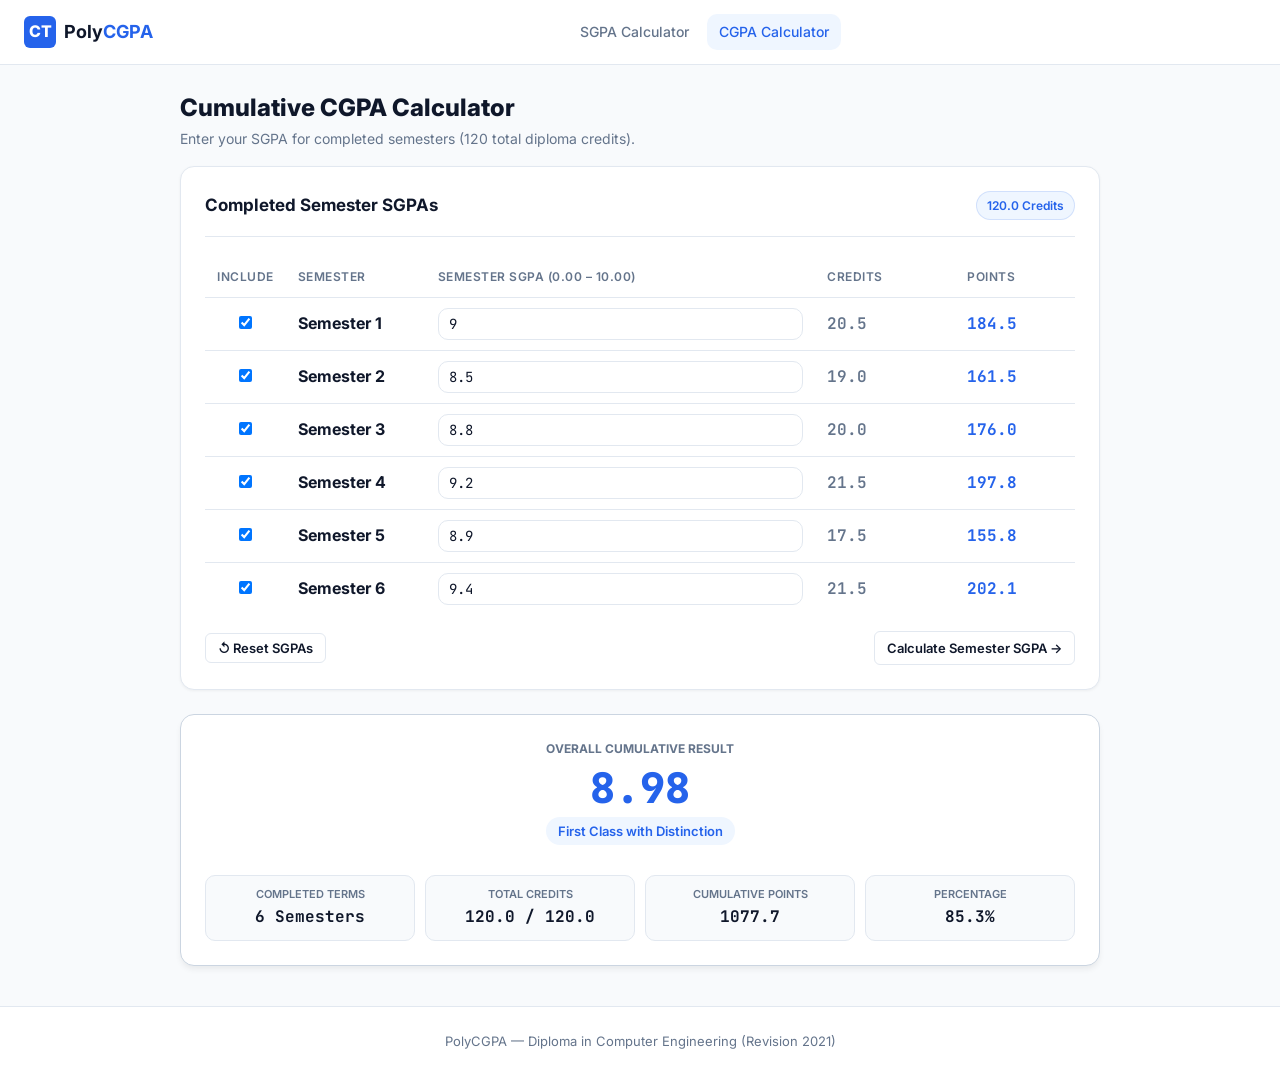
==== commit 58ed15bf: "Update SGPA and CGPA calculator for Computer Engineering and backup previous versions" ====
--- a/cgpa.html
+++ b/cgpa.html
@@ -3,136 +3,97 @@
 <head>
     <meta charset="UTF-8">
     <meta name="viewport" content="width=device-width, initial-scale=1.0">
-    <title>Cumulative CGPA Calculator — PolyCGPA</title>
+    <title>Cumulative CGPA Calculator — Computer Engineering</title>
     <link rel="stylesheet" href="css/style.css">
 </head>
 <body>
 
-    <!-- Navigation Header -->
+    <!-- Navbar -->
     <header class="navbar">
         <a href="index.html" class="logo">
-            <span class="logo-icon">Σ</span>
+            <span class="logo-icon">CT</span>
             <span>Poly<span>CGPA</span></span>
         </a>
 
         <nav class="nav-links">
-            <a href="index.html" class="nav-link">Home</a>
             <a href="sgpa.html" class="nav-link">SGPA Calculator</a>
             <a href="cgpa.html" class="nav-link active">CGPA Calculator</a>
         </nav>
 
         <div class="nav-actions">
-            <button class="btn btn-secondary btn-sm theme-toggle-btn" title="Toggle Theme">
-                <span>🌙</span> Dark
-            </button>
-            <div id="navAuthContainer"></div>
+            <div id="navAuth"></div>
         </div>
     </header>
 
     <!-- Main Content -->
-    <main class="container" style="padding-top: 28px; padding-bottom: 40px;">
-        <div style="margin-bottom: 20px;">
-            <span class="badge" style="margin-bottom: 8px;">
-                <span class="dot"></span> Cumulative CGPA Tool
-            </span>
-            <h1 style="font-size: 26px; font-weight: 800;">Cumulative Grade Point Average (CGPA)</h1>
+    <main class="container" style="padding-top: 24px; padding-bottom: 40px;">
+        <div style="margin-bottom: 16px;">
+            <h1 style="font-size: 24px; font-weight: 800;">Cumulative CGPA Calculator</h1>
             <p style="color: var(--text-muted); font-size: 14px;">
-                Calculate your overall weighted CGPA across multiple semesters using official credit hours.
+                Enter your SGPA for completed semesters (120 total diploma credits).
             </p>
         </div>
 
-        <!-- Calculator Form Card -->
-        <form id="cgpaForm">
-            <div class="card">
-                <div class="card-header">
-                    <div>
-                        <h3 class="card-title">Multi-Semester Grade Entry</h3>
-                        <p class="card-sub">Enter your SGPA (0.00 - 10.00) and earned credits for each semester.</p>
-                    </div>
+        <!-- Semesters Table Card -->
+        <div class="card">
+            <div class="card-header">
+                <h3 class="card-title">Completed Semester SGPAs</h3>
+                <span class="badge" id="totalCreditsBadge">120.0 Credits</span>
+            </div>
 
-                    <div style="text-align: right;">
-                        <span style="font-size: 11px; color: var(--text-muted); display: block; font-weight: 600;">WEIGHTED CGPA</span>
-                        <strong style="font-size: 22px; font-family: var(--font-mono); color: var(--primary);" id="cgpaLiveScore">8.44</strong>
-                    </div>
-                </div>
+            <div class="table-wrap">
+                <table class="table">
+                    <thead>
+                        <tr>
+                            <th style="width: 50px; text-align: center;">Include</th>
+                            <th style="width: 140px;">Semester</th>
+                            <th>Semester SGPA (0.00 – 10.00)</th>
+                            <th style="width: 140px;">Credits</th>
+                            <th style="width: 120px;">Points</th>
+                        </tr>
+                    </thead>
+                    <tbody id="cgpaTbody"></tbody>
+                </table>
+            </div>
 
-                <!-- Semesters Table -->
-                <div class="table-wrap">
-                    <table class="table">
-                        <thead>
-                            <tr>
-                                <th style="width: 140px;">Semester</th>
-                                <th>Semester SGPA (0.00 - 10.00)</th>
-                                <th>Semester Credits</th>
-                                <th style="width: 130px;">Credit Points</th>
-                                <th style="width: 60px; text-align: right;" class="no-print">Action</th>
-                            </tr>
-                        </thead>
-                        <tbody id="cgpaTbody">
-                            <!-- Populated dynamically -->
-                        </tbody>
-                    </table>
-                </div>
+            <div class="action-bar no-print" style="margin-top: 14px;">
+                <button type="button" class="btn btn-secondary btn-sm" id="resetBtn">↺ Reset SGPAs</button>
+                <a href="sgpa.html" class="btn btn-secondary btn-sm">Calculate Semester SGPA →</a>
+            </div>
+        </div>
 
-                <!-- Actions Bar -->
-                <div class="action-bar no-print">
-                    <div style="display: flex; gap: 8px;">
-                        <button type="button" class="btn btn-secondary btn-sm" id="addRowBtn">
-                            + Add Semester
-                        </button>
-                        <button type="button" class="btn btn-secondary btn-sm" id="resetBtn">
-                            ↺ Reset
-                        </button>
-                    </div>
-
-                    <button type="submit" class="btn btn-primary">
-                        Calculate Overall CGPA →
-                    </button>
-                </div>
+        <!-- CGPA Result Card -->
+        <div class="result-card" id="cgpaResultCard">
+            <div style="font-size: 12px; font-weight: 700; color: var(--text-muted); text-transform: uppercase;">
+                OVERALL CUMULATIVE RESULT
             </div>
-        </form>
-
-        <!-- CGPA RESULT CARD -->
-        <div class="result-card" id="resultCard" style="display: none;">
-            <div style="font-size: 12px; font-weight: 600; color: var(--text-muted); text-transform: uppercase;">
-                CUMULATIVE ACADEMIC PERFORMANCE
-            </div>
-            <div class="result-score" id="resultScore">8.44</div>
+            <div class="result-score" id="resultScore">8.98</div>
             <div class="result-badge" id="resultClass">First Class with Distinction</div>
 
             <div class="result-grid">
                 <div class="stat-box">
                     <span>Completed Terms</span>
-                    <strong id="resultTerms">4 Semesters</strong>
+                    <strong id="resultTerms">6 Semesters</strong>
                 </div>
                 <div class="stat-box">
                     <span>Total Credits</span>
-                    <strong id="resultCredits">86</strong>
+                    <strong id="resultCredits">120.0</strong>
                 </div>
                 <div class="stat-box">
-                    <span>Total Points</span>
-                    <strong id="resultPoints">725.8</strong>
+                    <span>Cumulative Points</span>
+                    <strong id="resultPoints">1077.5</strong>
                 </div>
                 <div class="stat-box">
-                    <span>Equivalent %</span>
-                    <strong id="resultPercent">80.2%</strong>
+                    <span>Percentage</span>
+                    <strong id="resultPercent">85.3%</strong>
                 </div>
-            </div>
-
-            <div style="margin-top: 18px; display: flex; justify-content: space-between; align-items: center; flex-wrap: wrap; gap: 12px;" class="no-print">
-                <span style="font-size: 12px; color: var(--text-muted);">
-                    Official Standard Formula: <strong>Percentage = CGPA × 9.5</strong>
-                </span>
-                <button type="button" class="btn btn-secondary btn-sm" onclick="window.print()">
-                    🖨 Print CGPA Report
-                </button>
             </div>
         </div>
     </main>
 
     <!-- Footer -->
     <footer>
-        <p>PolyCGPA — Minimal Polytechnic CGPA & SGPA Calculator</p>
+        <p>PolyCGPA — Diploma in Computer Engineering (Revision 2021)</p>
     </footer>
 
     <!-- Scripts -->
@@ -140,141 +101,71 @@
     <script src="js/calculator.js"></script>
     <script src="js/app.js"></script>
     <script>
-        const CgpaController = {
-            semesters: [
-                { id: "s1", semester: 1, sgpa: 8.20, credits: 20 },
-                { id: "s2", semester: 2, sgpa: 8.45, credits: 22 },
-                { id: "s3", semester: 3, sgpa: 8.42, credits: 21 },
-                { id: "s4", semester: 4, sgpa: 8.70, credits: 23 }
-            ],
+        const DEFAULT_SEMS = [
+            { semester: 1, sgpa: 9.00, credits: 20.5, included: true },
+            { semester: 2, sgpa: 8.50, credits: 19.0, included: true },
+            { semester: 3, sgpa: 8.80, credits: 20.0, included: true },
+            { semester: 4, sgpa: 9.20, credits: 21.5, included: true },
+            { semester: 5, sgpa: 8.90, credits: 17.5, included: true },
+            { semester: 6, sgpa: 9.40, credits: 21.5, included: true }
+        ];
 
-            init() {
-                this.bindEvents();
-                this.render();
-            },
+        let semesters = JSON.parse(JSON.stringify(DEFAULT_SEMS));
 
-            bindEvents() {
-                document.getElementById("addRowBtn").addEventListener("click", () => this.addSemesterRow());
-                document.getElementById("resetBtn").addEventListener("click", () => {
-                    this.semesters = [
-                        { id: `s1_${Date.now()}`, semester: 1, sgpa: 8.20, credits: 20 },
-                        { id: `s2_${Date.now()}`, semester: 2, sgpa: 8.45, credits: 22 },
-                        { id: `s3_${Date.now()}`, semester: 3, sgpa: 8.42, credits: 21 }
-                    ];
-                    this.render();
-                    document.getElementById("resultCard").style.display = "none";
-                    App.toast("Reset semester inputs.", "info");
+        function render() {
+            const tbody = document.getElementById("cgpaTbody");
+            tbody.innerHTML = semesters.map((sem, idx) => `
+                <tr style="${!sem.included ? 'opacity: 0.45; background: rgba(148,163,184,0.05);' : ''}">
+                    <td style="text-align: center;">
+                        <input type="checkbox" class="sem-inc" data-idx="${idx}" ${sem.included ? 'checked' : ''} style="cursor: pointer;">
+                    </td>
+                    <td style="font-weight: 700;">Semester ${sem.semester}</td>
+                    <td>
+                        <input type="number" step="0.01" min="0" max="10" class="form-control sem-sgpa" data-idx="${idx}" value="${sem.sgpa}" placeholder="e.g. 8.50" ${!sem.included ? 'disabled' : ''} style="padding: 6px 10px; font-family: var(--font-mono);">
+                    </td>
+                    <td style="font-family: var(--font-mono); font-weight: 600; color: var(--text-muted);">${sem.credits.toFixed(1)}</td>
+                    <td style="font-family: var(--font-mono); font-weight: 700; color: var(--primary);">${sem.included ? (sem.sgpa * sem.credits).toFixed(1) : '—'}</td>
+                </tr>
+            `).join('');
+
+            tbody.querySelectorAll(".sem-inc").forEach(cb => {
+                cb.addEventListener("change", (e) => {
+                    const idx = parseInt(e.target.dataset.idx, 10);
+                    semesters[idx].included = e.target.checked;
+                    render();
                 });
+            });
 
-                document.getElementById("cgpaForm").addEventListener("submit", (e) => {
-                    e.preventDefault();
-                    this.calculateAndShowResult();
+            tbody.querySelectorAll(".sem-sgpa").forEach(inp => {
+                inp.addEventListener("input", (e) => {
+                    const idx = parseInt(e.target.dataset.idx, 10);
+                    semesters[idx].sgpa = parseFloat(e.target.value) || 0;
+                    updateTotals();
                 });
-            },
+            });
 
-            render() {
-                const tbody = document.getElementById("cgpaTbody");
-                tbody.innerHTML = this.semesters.map((sem, idx) => `
-                    <tr data-id="${sem.id}">
-                        <td style="font-weight: 600;">
-                            Semester ${idx + 1}
-                        </td>
-                        <td>
-                            <input type="number" step="0.01" min="0" max="10" class="form-control sem-sgpa" value="${sem.sgpa}" placeholder="e.g. 8.50" required style="padding: 7px 10px;">
-                        </td>
-                        <td>
-                            <input type="number" step="1" min="1" max="50" class="form-control sem-credits" value="${sem.credits}" placeholder="e.g. 22" required style="padding: 7px 10px;">
-                        </td>
-                        <td style="font-family: var(--font-mono); font-weight: 600; color: var(--primary);" class="sem-points">
-                            ${(sem.sgpa * sem.credits).toFixed(1)}
-                        </td>
-                        <td style="text-align: right; width: 60px;" class="no-print">
-                            <button type="button" class="btn btn-danger btn-sm" onclick="CgpaController.removeRow('${sem.id}')" title="Remove semester">✕</button>
-                        </td>
-                    </tr>
-                `).join('');
+            updateTotals();
+        }
 
-                tbody.querySelectorAll(".sem-sgpa, .sem-credits").forEach(input => {
-                    input.addEventListener("input", () => this.syncAndLiveUpdate());
-                });
+        function updateTotals() {
+            const active = semesters.filter(s => s.included);
+            const res = Calculator.calculateCGPA(active);
 
-                this.syncAndLiveUpdate();
-            },
+            document.getElementById("totalCreditsBadge").textContent = `${res.totalCredits.toFixed(1)} Credits`;
+            document.getElementById("resultScore").textContent = res.isValid ? res.cgpa.toFixed(2) : "0.00";
+            document.getElementById("resultClass").textContent = res.academicClass;
+            document.getElementById("resultTerms").textContent = `${res.completedSemesters} Semesters`;
+            document.getElementById("resultCredits").textContent = `${res.totalCredits.toFixed(1)} / 120.0`;
+            document.getElementById("resultPoints").textContent = res.totalPoints.toFixed(1);
+            document.getElementById("resultPercent").textContent = `${res.percentage}%`;
+        }
 
-            syncAndLiveUpdate() {
-                const rows = document.querySelectorAll("#cgpaTbody tr[data-id]");
-                this.semesters = Array.from(rows).map((row, idx) => {
-                    const id = row.getAttribute("data-id");
-                    const sgpa = parseFloat(row.querySelector(".sem-sgpa")?.value) || 0;
-                    const credits = parseFloat(row.querySelector(".sem-credits")?.value) || 0;
+        document.getElementById("resetBtn").addEventListener("click", () => {
+            semesters = JSON.parse(JSON.stringify(DEFAULT_SEMS));
+            render();
+        });
 
-                    const previewCell = row.querySelector(".sem-points");
-                    if (previewCell) previewCell.textContent = (sgpa * credits).toFixed(1);
-
-                    return { id, semester: idx + 1, sgpa, credits };
-                });
-
-                const res = Calculator.calculateCGPA(this.semesters);
-                const liveBadge = document.getElementById("cgpaLiveScore");
-                if (liveBadge && res.isValid) {
-                    liveBadge.textContent = res.cgpa.toFixed(2);
-                }
-            },
-
-            addSemesterRow() {
-                if (this.semesters.length >= 8) {
-                    App.toast("Maximum 8 semesters supported.", "warning");
-                    return;
-                }
-
-                const nextNum = this.semesters.length + 1;
-                this.semesters.push({
-                    id: `sem_${nextNum}_${Date.now()}`,
-                    semester: nextNum,
-                    sgpa: 8.50,
-                    credits: 22
-                });
-
-                this.render();
-                App.toast(`Semester ${nextNum} row added.`, "info");
-            },
-
-            removeRow(id) {
-                if (this.semesters.length <= 1) {
-                    App.toast("At least one semester is required.", "warning");
-                    return;
-                }
-                this.semesters = this.semesters.filter(s => s.id !== id);
-                this.render();
-            },
-
-            calculateAndShowResult() {
-                this.syncAndLiveUpdate();
-                const res = Calculator.calculateCGPA(this.semesters);
-
-                if (!res.isValid) {
-                    App.toast(res.error || "Please check semester inputs.", "error");
-                    return;
-                }
-
-                document.getElementById("resultScore").textContent = res.cgpa.toFixed(2);
-                document.getElementById("resultClass").textContent = res.academicClass;
-                document.getElementById("resultTerms").textContent = `${res.completedSemesters} Semesters`;
-                document.getElementById("resultCredits").textContent = res.totalCredits;
-                document.getElementById("resultPoints").textContent = res.totalPoints.toFixed(1);
-                document.getElementById("resultPercent").textContent = `${res.percentage}%`;
-
-                const resultCard = document.getElementById("resultCard");
-                resultCard.style.display = "block";
-                resultCard.scrollIntoView({ behavior: "smooth", block: "nearest" });
-
-                App.toast(`Overall CGPA: ${res.cgpa.toFixed(2)} (${res.academicClass})`, "success");
-            }
-        };
-
-        document.addEventListener("DOMContentLoaded", () => {
-            CgpaController.init();
-        });
+        document.addEventListener("DOMContentLoaded", render);
     </script>
 </body>
 </html>
